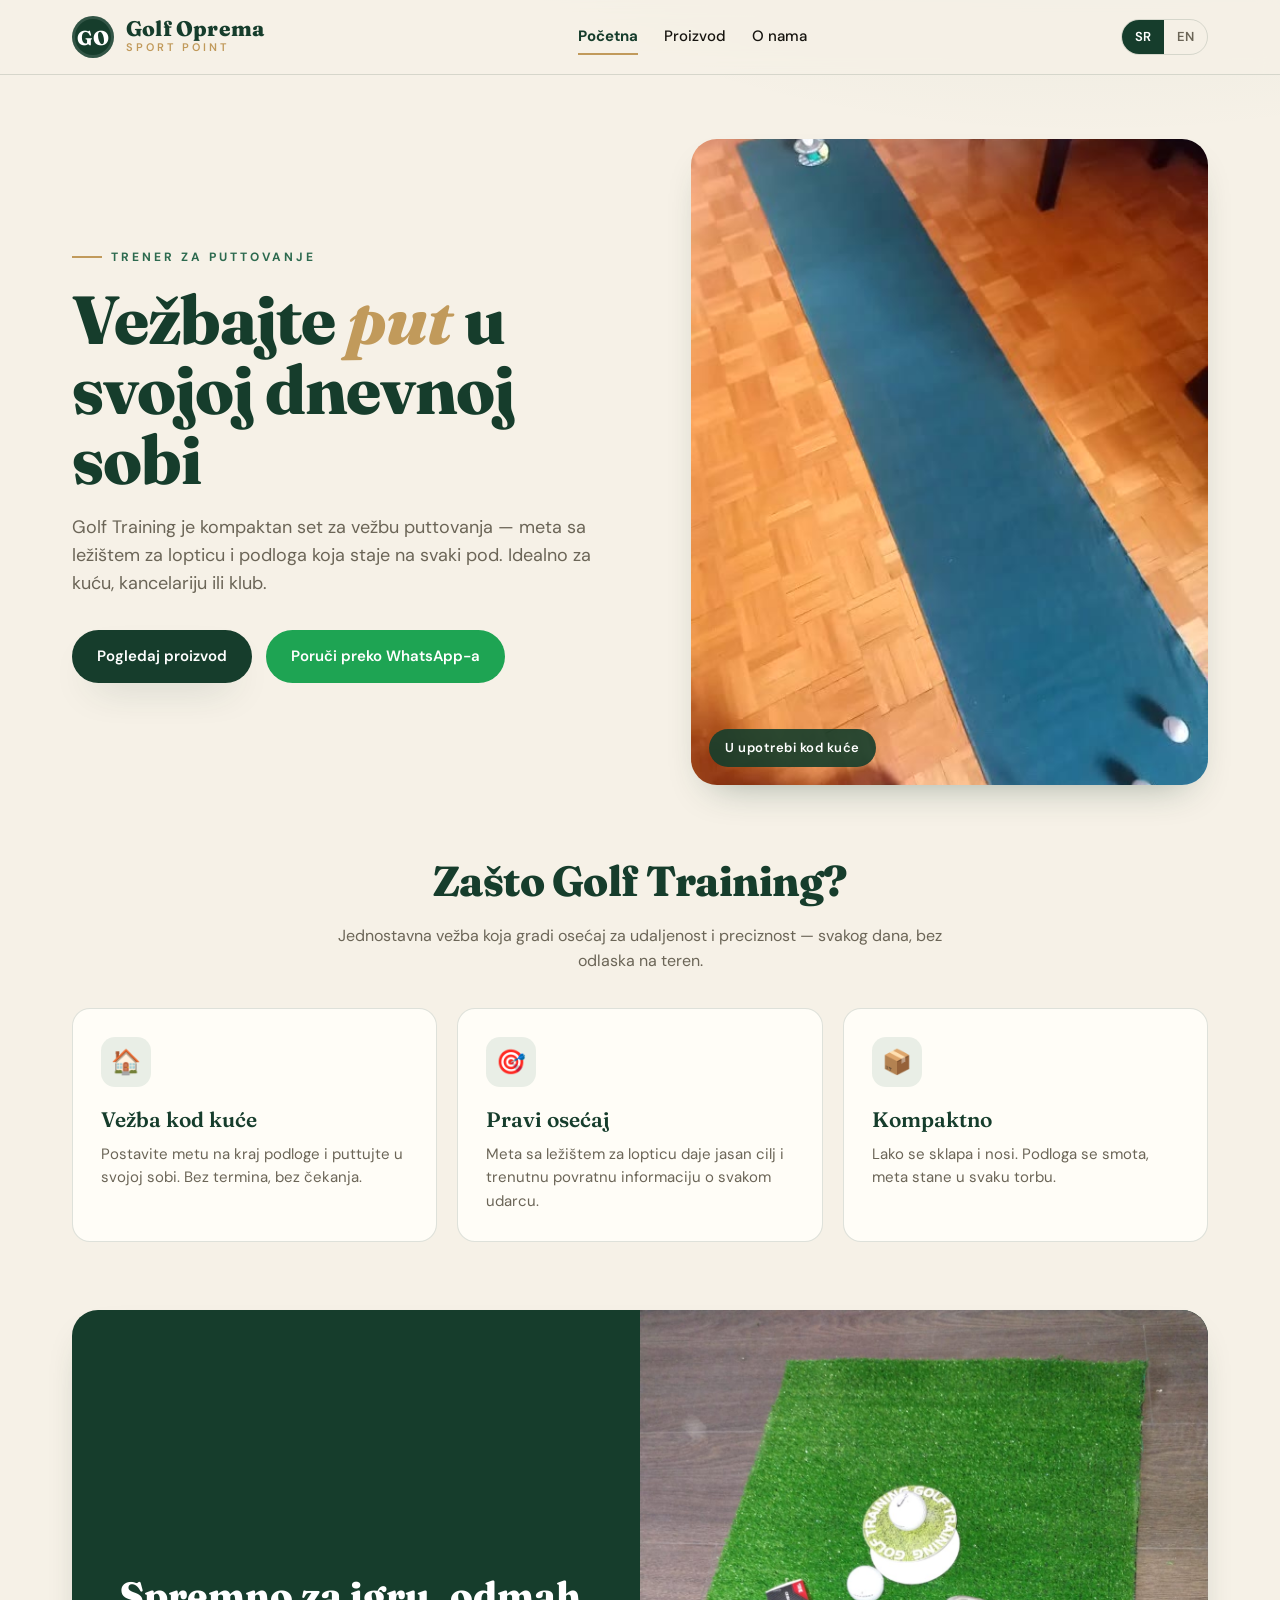
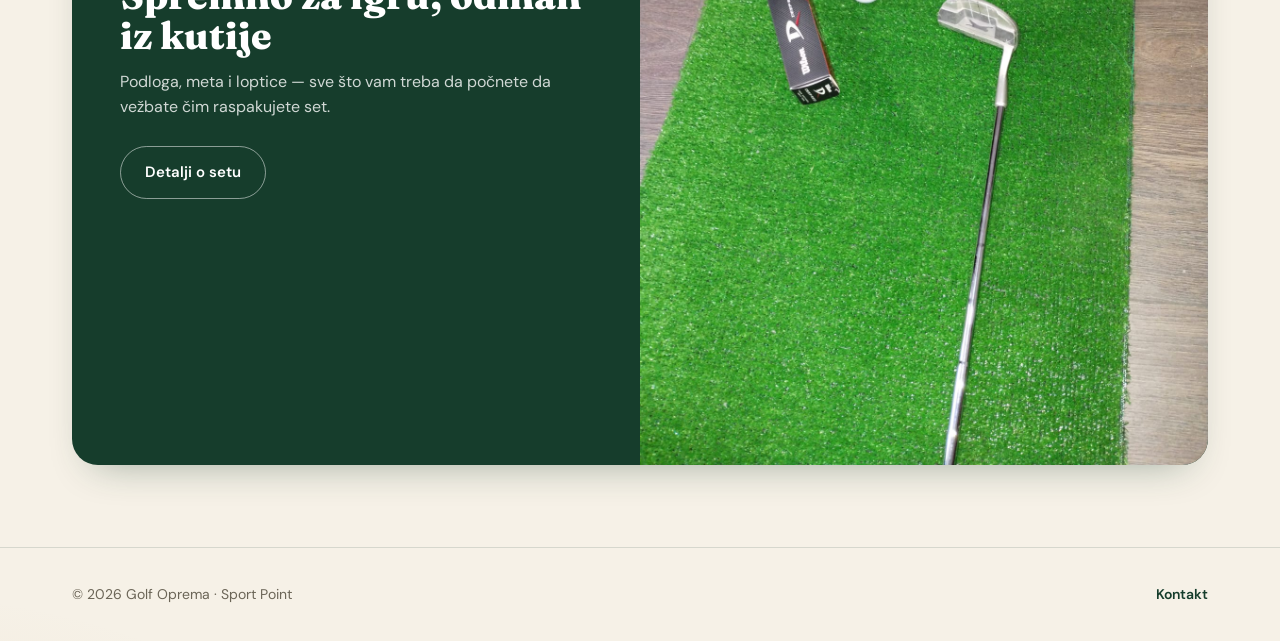
==== index.html @ 1a7503e6 "Initial commit: Golf-Oprema site Co-Authored-By: Claude Opus 4.8 <noreply@anthropic.com>" ====
<!DOCTYPE html>
<html lang="sr">
<head>
<meta charset="UTF-8">
<meta name="viewport" content="width=device-width, initial-scale=1">
<title>Golf Training — trener za puttovanje | Sport Point</title>
<meta name="description" content="Vežbajte put kod kuće. Golf Training trener za puttovanje — kompaktan set za preciznu vežbu na svakom podu.">
<link rel="preconnect" href="https://fonts.googleapis.com">
<link rel="preconnect" href="https://fonts.gstatic.com" crossorigin>
<link href="https://fonts.googleapis.com/css2?family=Fraunces:ital,opsz,wght@0,9..144,400;0,9..144,600;0,9..144,800;1,9..144,500&family=DM+Sans:wght@400;500;600;700&display=swap" rel="stylesheet">
<link rel="stylesheet" href="style.css">
</head>
<body>

<header>
  <div class="wrap bar">
    <a class="brand" href="index.html">
      <span class="mark">GO</span>
      <span><b>Golf Oprema</b><span class="sub-brand">Sport Point</span></span>
    </a>
    <nav id="nav">
      <a href="index.html" class="current" data-sr="Početna" data-en="Home">Početna</a>
      <a href="proizvod.html" data-sr="Proizvod" data-en="Product">Proizvod</a>
      <a href="o-nama.html" data-sr="O nama" data-en="About">O nama</a>
    </nav>
    <div class="head-right">
      <div class="lang" role="group" aria-label="Language">
        <button id="sr" class="active" onclick="setLang('sr')">SR</button>
        <button id="en" onclick="setLang('en')">EN</button>
      </div>
      <button class="menu-toggle" aria-label="Menu" onclick="toggleMenu()"><span></span><span></span><span></span></button>
    </div>
  </div>
</header>

<section class="hero">
  <div class="wrap hero-grid">
    <div>
      <span class="eyebrow" data-sr="Trener za puttovanje" data-en="Putting trainer">Trener za puttovanje</span>
      <h1 data-sr='Vežbajte <em>put</em> u svojoj dnevnoj sobi' data-en='Practice your <em>putt</em> in your living room'></h1>
      <p data-sr="Golf Training je kompaktan set za vežbu puttovanja &mdash; meta sa ležištem za lopticu i podloga koja staje na svaki pod. Idealno za kuću, kancelariju ili klub." data-en="Golf Training is a compact putting practice set &mdash; a target with a ball seat and a mat that fits any floor. Ideal for home, office or club."></p>
      <div class="hero-cta">
        <a class="btn btn-primary" href="proizvod.html" data-sr="Pogledaj proizvod" data-en="View the product"></a>
        <a class="btn wa" data-order="wa" target="_blank" rel="noopener" data-sr="Poruči preko WhatsApp-a" data-en="Order via WhatsApp"></a>
      </div>
    </div>
    <div class="hero-media">
      <img src="slike/u-akciji.jpg" alt="Golf Training trener u upotrebi">
      <span class="badge" data-sr="U upotrebi kod kuće" data-en="In use at home"></span>
    </div>
  </div>
</section>

<section>
  <div class="wrap">
    <div class="sec-head">
      <h2 data-sr="Zašto Golf Training?" data-en="Why Golf Training?"></h2>
      <p data-sr="Jednostavna vežba koja gradi osećaj za udaljenost i preciznost &mdash; svakog dana, bez odlaska na teren." data-en="Simple practice that builds touch and accuracy &mdash; every day, without going to the course."></p>
    </div>
    <div class="features">
      <div class="feat">
        <div class="ico">🏠</div>
        <h3 data-sr="Vežba kod kuće" data-en="Practice at home"></h3>
        <p data-sr="Postavite metu na kraj podloge i puttujte u svojoj sobi. Bez termina, bez čekanja." data-en="Place the target at the end of the mat and putt in your own room. No bookings, no waiting."></p>
      </div>
      <div class="feat">
        <div class="ico">🎯</div>
        <h3 data-sr="Pravi osećaj" data-en="Real feel"></h3>
        <p data-sr="Meta sa ležištem za lopticu daje jasan cilj i trenutnu povratnu informaciju o svakom udarcu." data-en="A target with a ball seat gives a clear goal and instant feedback on every stroke."></p>
      </div>
      <div class="feat">
        <div class="ico">📦</div>
        <h3 data-sr="Kompaktno" data-en="Compact"></h3>
        <p data-sr="Lako se sklapa i nosi. Podloga se smota, meta stane u svaku torbu." data-en="Folds and carries easily. The mat rolls up and the target fits any bag."></p>
      </div>
    </div>
  </div>
</section>

<section>
  <div class="wrap">
    <div class="band">
      <div class="txt">
        <h2 data-sr="Spremno za igru, odmah iz kutije" data-en="Ready to play, straight out of the box"></h2>
        <p data-sr="Podloga, meta i loptice &mdash; sve što vam treba da počnete da vežbate čim raspakujete set." data-en="Mat, target and balls &mdash; everything you need to start practising the moment you unpack the set."></p>
        <a class="btn btn-ghost" style="color:#fff;border-color:rgba(255,255,255,.5)" href="proizvod.html" data-sr="Detalji o setu" data-en="Set details"></a>
      </div>
      <img src="slike/set.jpg" alt="Golf Training set">
    </div>
  </div>
</section>

<footer>
  <div class="wrap foot">
    <span>&copy; <span id="year"></span> Golf Oprema &middot; Sport Point</span>
    <a href="o-nama.html" data-sr="Kontakt" data-en="Contact"></a>
  </div>
</footer>

<script src="app.js"></script>
</body>
</html>
---- style.css ----
/* ===== Golf Oprema · Sport Point — shared styles ===== */
:root{
  --fairway:#163d2c;
  --green:#2d6a4f;
  --moss:#3f7a5a;
  --sand:#c19a5b;
  --sand-soft:#e6d4ad;
  --cream:#f6f1e7;
  --paper:#fffdf7;
  --ink:#16140f;
  --muted:#6b6557;
  --line:rgba(22,61,44,.14);
  --shadow:0 18px 40px -22px rgba(22,61,44,.45);
  --radius:18px;
}
*{box-sizing:border-box;margin:0;padding:0}
html{scroll-behavior:smooth}
body{
  font-family:'DM Sans',system-ui,sans-serif;color:var(--ink);background:var(--cream);
  background-image:
    radial-gradient(1200px 600px at 85% -10%, rgba(45,106,79,.10), transparent 60%),
    radial-gradient(900px 500px at -10% 110%, rgba(193,154,91,.12), transparent 55%);
  line-height:1.55;-webkit-font-smoothing:antialiased;
}
img{max-width:100%;display:block}
a{color:inherit}
.wrap{max-width:1180px;margin:0 auto;padding:0 22px}

/* Header */
header{position:sticky;top:0;z-index:50;backdrop-filter:saturate(1.2) blur(10px);background:rgba(246,241,231,.82);border-bottom:1px solid var(--line)}
.bar{display:flex;align-items:center;justify-content:space-between;gap:18px;height:74px}
.brand{display:flex;align-items:center;gap:12px;text-decoration:none;color:var(--fairway)}
.mark{width:42px;height:42px;border-radius:50%;background:var(--fairway);color:#fff;display:grid;place-items:center;font-family:'Fraunces',serif;font-weight:800;font-size:20px;box-shadow:inset 0 0 0 3px rgba(255,255,255,.12)}
.brand b{font-family:'Fraunces',serif;font-weight:800;font-size:21px;letter-spacing:.2px;line-height:1;display:block}
.brand .sub-brand{display:block;font-size:11px;letter-spacing:3px;text-transform:uppercase;color:var(--sand);font-weight:600}
nav{display:flex;align-items:center;gap:26px}
nav a{text-decoration:none;color:var(--ink);font-weight:500;font-size:15px;position:relative}
nav a::after{content:"";position:absolute;left:0;bottom:-6px;height:2px;width:0;background:var(--sand);transition:width .25s}
nav a:hover::after,nav a.current::after{width:100%}
nav a.current{color:var(--fairway);font-weight:700}
.head-right{display:flex;align-items:center;gap:12px}
.lang{display:flex;border:1px solid var(--line);border-radius:999px;overflow:hidden;font-size:13px;font-weight:600}
.lang button{border:0;background:transparent;padding:7px 13px;cursor:pointer;color:var(--muted);font:inherit}
.lang button.active{background:var(--fairway);color:#fff}
.menu-toggle{display:none;border:0;background:transparent;cursor:pointer;padding:6px}
.menu-toggle span{display:block;width:24px;height:2px;background:var(--fairway);margin:5px 0;transition:.3s}

/* Buttons */
.btn{display:inline-flex;align-items:center;justify-content:center;gap:9px;text-decoration:none;font-weight:600;font-size:15px;padding:14px 24px;border-radius:999px;cursor:pointer;border:1.5px solid transparent;transition:transform .15s,box-shadow .2s,background .2s}
.btn:active{transform:translateY(1px)}
.btn-primary{background:var(--fairway);color:#fff;box-shadow:var(--shadow)}
.btn-primary:hover{background:#0f2c1f}
.btn-ghost{background:transparent;color:var(--fairway);border-color:var(--fairway)}
.btn-ghost:hover{background:rgba(22,61,44,.06)}
.wa{background:#1ea453;color:#fff}
.wa:hover{background:#178a45}
.mail{background:transparent;color:var(--fairway);border:1.5px solid var(--line)}
.mail:hover{border-color:var(--fairway)}

/* Hero (landing) */
.hero{position:relative;padding:64px 0 30px}
.hero-grid{display:grid;grid-template-columns:1.05fr .95fr;gap:48px;align-items:center}
.eyebrow{display:inline-flex;align-items:center;gap:9px;font-size:12px;letter-spacing:3px;text-transform:uppercase;color:var(--green);font-weight:700;margin-bottom:18px}
.eyebrow::before{content:"";width:30px;height:1.5px;background:var(--sand)}
.hero h1{font-family:'Fraunces',serif;font-weight:800;font-size:clamp(38px,5.4vw,68px);line-height:1.03;letter-spacing:-1px;color:var(--fairway)}
.hero h1 em{font-style:italic;color:var(--sand)}
.hero p{margin-top:20px;max-width:46ch;font-size:18px;color:var(--muted)}
.hero-cta{margin-top:32px;display:flex;flex-wrap:wrap;gap:14px}
.hero-media{position:relative;border-radius:26px;overflow:hidden;box-shadow:var(--shadow);aspect-ratio:4/5}
.hero-media img{width:100%;height:100%;object-fit:cover}
.hero-media .badge{position:absolute;left:18px;bottom:18px;background:rgba(22,61,44,.9);color:#fff;padding:9px 16px;border-radius:999px;font-size:13px;font-weight:600;letter-spacing:.5px}
@media(max-width:860px){.hero-grid{grid-template-columns:1fr;gap:30px}.hero-media{aspect-ratio:4/3}}

/* Sections */
section{padding:34px 0}
.sec-head{text-align:center;max-width:60ch;margin:0 auto 34px}
.sec-head h2{font-family:'Fraunces',serif;font-weight:800;font-size:clamp(28px,4vw,42px);color:var(--fairway);letter-spacing:-.5px}
.sec-head p{color:var(--muted);font-size:16px;margin-top:10px}

/* Feature cards */
.features{display:grid;grid-template-columns:repeat(3,1fr);gap:20px}
.feat{background:var(--paper);border:1px solid var(--line);border-radius:var(--radius);padding:28px;transition:transform .2s,box-shadow .25s}
.feat:hover{transform:translateY(-4px);box-shadow:var(--shadow)}
.feat .ico{width:50px;height:50px;border-radius:14px;background:rgba(45,106,79,.1);display:grid;place-items:center;font-size:24px;margin-bottom:16px}
.feat h3{font-family:'Fraunces',serif;font-weight:600;font-size:21px;color:var(--fairway);margin-bottom:8px}
.feat p{color:var(--muted);font-size:15px}
@media(max-width:760px){.features{grid-template-columns:1fr}}

/* Showcase band */
.band{background:var(--fairway);color:#fff;border-radius:26px;overflow:hidden;display:grid;grid-template-columns:1fr 1fr;align-items:center;box-shadow:var(--shadow)}
.band .txt{padding:48px}
.band h2{font-family:'Fraunces',serif;font-weight:800;font-size:clamp(26px,3.4vw,38px);line-height:1.06;margin-bottom:14px}
.band p{color:rgba(255,255,255,.8);margin-bottom:26px;max-width:40ch}
.band img{width:100%;height:100%;object-fit:cover;min-height:300px}
@media(max-width:760px){.band{grid-template-columns:1fr}.band .txt{padding:34px}}

/* Product page */
.product{display:grid;grid-template-columns:1.1fr 1fr;gap:46px;padding-top:46px}
.gallery .main{border-radius:22px;overflow:hidden;box-shadow:var(--shadow);aspect-ratio:4/3;background:#eadfc6}
.gallery .main img{width:100%;height:100%;object-fit:cover}
.thumbs{display:flex;gap:12px;margin-top:14px}
.thumbs img{width:84px;height:84px;object-fit:cover;border-radius:12px;cursor:pointer;border:2px solid transparent;transition:.2s;opacity:.7}
.thumbs img:hover,.thumbs img.active{border-color:var(--sand);opacity:1}
.p-info .eyebrow{margin-bottom:14px}
.p-info h1{font-family:'Fraunces',serif;font-weight:800;font-size:clamp(30px,4vw,46px);color:var(--fairway);line-height:1.05;letter-spacing:-.5px}
.p-price{margin-top:16px;font-family:'Fraunces',serif;font-size:24px;font-weight:600;color:var(--green)}
.p-info .lead{margin-top:18px;color:var(--muted);font-size:16px}
.p-actions{margin-top:26px;display:flex;gap:12px;flex-wrap:wrap}
.p-actions .btn{flex:1;min-width:160px}
.includes{margin-top:30px;border-top:1px solid var(--line);padding-top:22px}
.includes h4{font-size:13px;letter-spacing:1.5px;text-transform:uppercase;color:var(--sand);font-weight:700;margin-bottom:14px}
.includes ul{list-style:none;display:grid;gap:11px}
.includes li{display:flex;gap:11px;align-items:flex-start;font-size:15px}
.includes li::before{content:"⛳";flex-shrink:0}
@media(max-width:860px){.product{grid-template-columns:1fr;gap:30px}}

/* About / Contact */
.about{padding-top:46px;max-width:760px}
.about h1{font-family:'Fraunces',serif;font-weight:800;font-size:clamp(32px,5vw,52px);color:var(--fairway);letter-spacing:-.5px;line-height:1.04}
.about p{margin-top:18px;font-size:17px;color:var(--muted)}
.contact-card{margin-top:40px;background:var(--fairway);color:#fff;border-radius:26px;padding:44px;display:grid;grid-template-columns:1fr 1fr;gap:36px;box-shadow:var(--shadow);position:relative;overflow:hidden}
.contact-card::after{content:"";position:absolute;right:-80px;bottom:-80px;width:260px;height:260px;border-radius:50%;background:rgba(255,255,255,.05)}
.contact-card h2{font-family:'Fraunces',serif;font-weight:800;font-size:30px;margin-bottom:12px}
.contact-card .ct-intro{color:rgba(255,255,255,.78)}
.contact-list{display:flex;flex-direction:column;gap:16px}
.contact-list a{color:#fff;text-decoration:none;display:flex;gap:14px;align-items:center;font-weight:500}
.contact-list .ico{width:42px;height:42px;border-radius:12px;background:rgba(255,255,255,.1);display:grid;place-items:center;flex-shrink:0}
.contact-list small{display:block;color:var(--sand-soft);font-size:12px;letter-spacing:1px;text-transform:uppercase}
@media(max-width:680px){.contact-card{grid-template-columns:1fr;padding:32px}}

/* Footer */
footer{margin-top:48px;padding:36px 0;border-top:1px solid var(--line);color:var(--muted);font-size:14px}
.foot{display:flex;justify-content:space-between;flex-wrap:wrap;gap:14px;align-items:center}
.foot a{text-decoration:none;color:var(--fairway);font-weight:600}

/* Mobile nav */
@media(max-width:760px){
  nav{position:fixed;inset:74px 0 auto 0;flex-direction:column;background:var(--cream);padding:22px;gap:18px;border-bottom:1px solid var(--line);transform:translateY(-130%);transition:transform .3s;align-items:flex-start}
  nav.open{transform:translateY(0)}
  .menu-toggle{display:block}
}
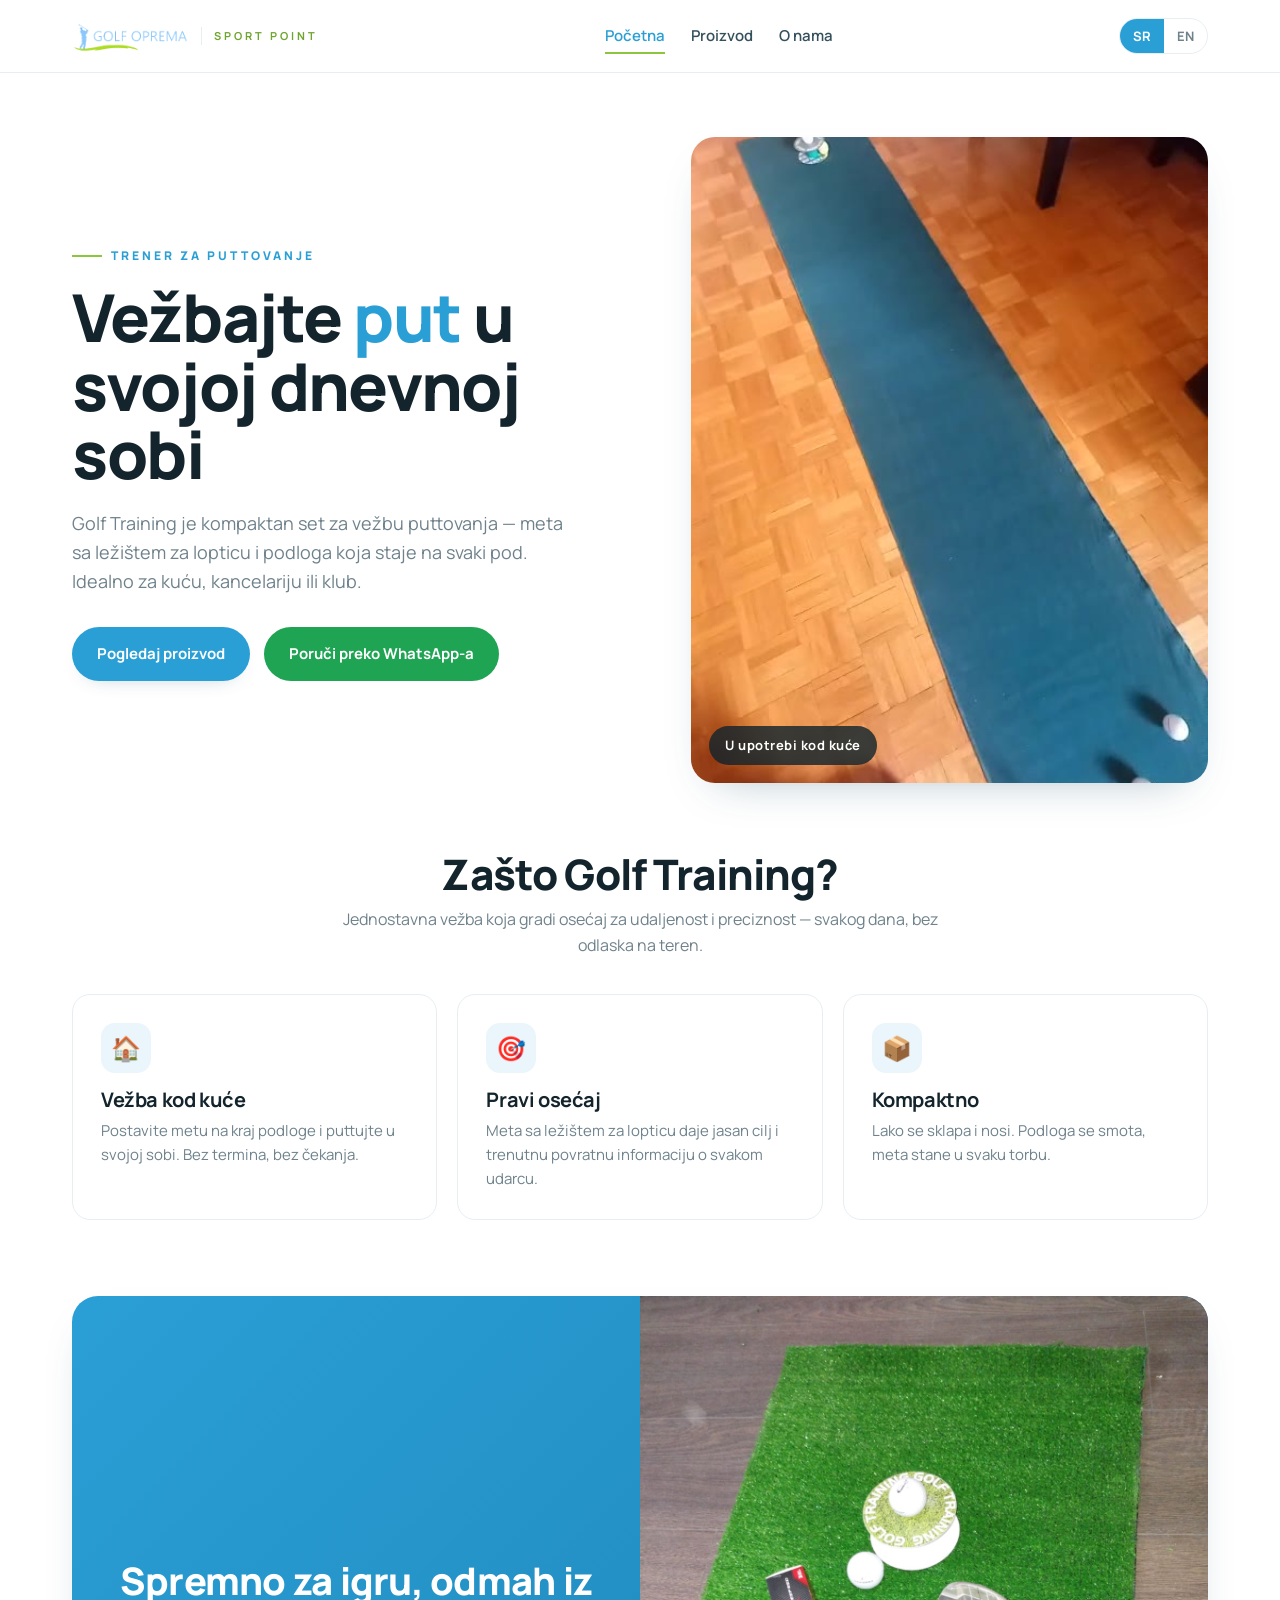
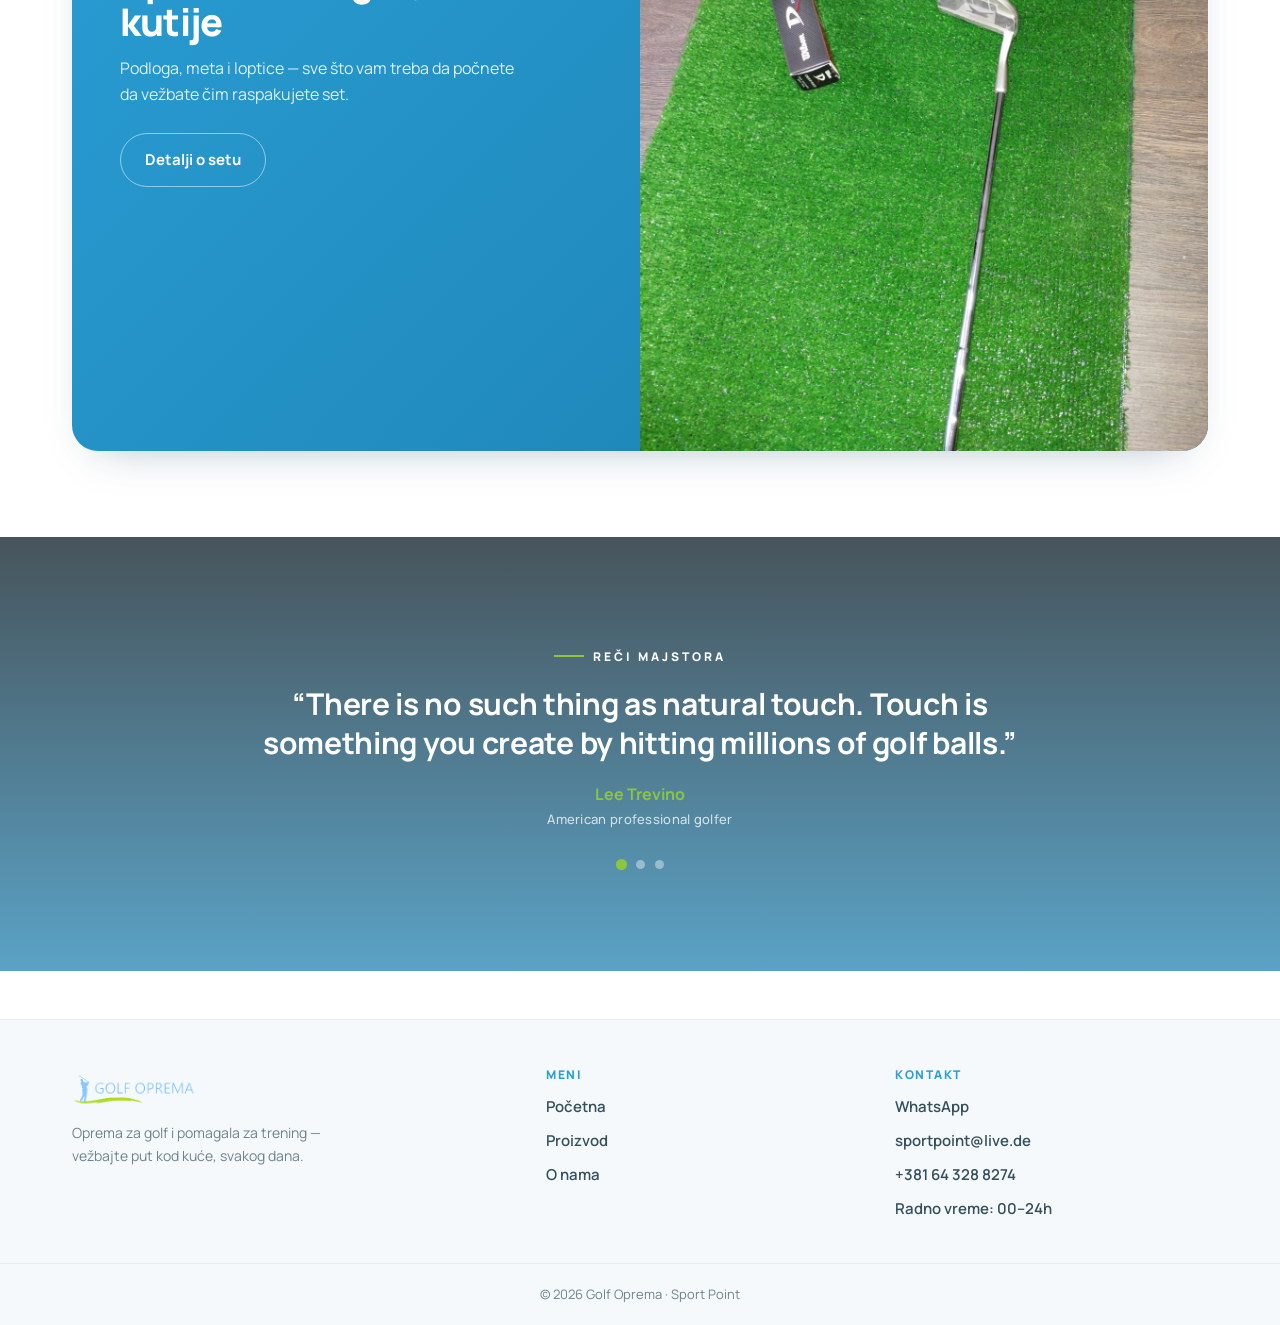
==== commit f8df55cf: "Redesign: cleaner light theme, logo, quotes-over-video band, richer footer - Switch to single modern" ====
--- a/index.html
+++ b/index.html
@@ -7,7 +7,7 @@
 <meta name="description" content="Vežbajte put kod kuće. Golf Training trener za puttovanje — kompaktan set za preciznu vežbu na svakom podu.">
 <link rel="preconnect" href="https://fonts.googleapis.com">
 <link rel="preconnect" href="https://fonts.gstatic.com" crossorigin>
-<link href="https://fonts.googleapis.com/css2?family=Fraunces:ital,opsz,wght@0,9..144,400;0,9..144,600;0,9..144,800;1,9..144,500&family=DM+Sans:wght@400;500;600;700&display=swap" rel="stylesheet">
+<link href="https://fonts.googleapis.com/css2?family=Manrope:wght@400;500;600;700;800&display=swap" rel="stylesheet">
 <link rel="stylesheet" href="style.css">
 </head>
 <body>
@@ -15,8 +15,8 @@
 <header>
   <div class="wrap bar">
     <a class="brand" href="index.html">
-      <span class="mark">GO</span>
-      <span><b>Golf Oprema</b><span class="sub-brand">Sport Point</span></span>
+      <img class="logo-img" src="slike/logo.png" alt="Golf Oprema">
+      <span class="sub-brand">Sport Point</span>
     </a>
     <nav id="nav">
       <a href="index.html" class="current" data-sr="Početna" data-en="Home">Početna</a>
@@ -45,7 +45,7 @@
       </div>
     </div>
     <div class="hero-media">
-      <img src="slike/u-akciji.jpg" alt="Golf Training trener u upotrebi">
+      <video src="slike/golf-training-video.mp4" poster="slike/u-akciji.jpg" autoplay muted loop playsinline preload="auto" aria-label="Golf Training trener u upotrebi"></video>
       <span class="badge" data-sr="U upotrebi kod kuće" data-en="In use at home"></span>
     </div>
   </div>
@@ -90,10 +90,51 @@
   </div>
 </section>
 
+<section class="quotes">
+  <video class="quotes-bg" src="slike/golf-training-video.mp4" autoplay muted loop playsinline preload="auto" aria-hidden="true"></video>
+  <div class="quotes-overlay"></div>
+  <div class="wrap quotes-inner">
+    <span class="eyebrow" data-sr="Reči majstora" data-en="Words of the masters">Reči majstora</span>
+    <div id="quoteBox">
+      <figure class="quote active">
+        <blockquote>There is no such thing as natural touch. Touch is something you create by hitting millions of golf balls.</blockquote>
+        <cite>Lee Trevino<span>American professional golfer</span></cite>
+      </figure>
+      <figure class="quote">
+        <blockquote>Golf is the only game I know where you call a foul on yourself.</blockquote>
+        <cite>Joe Torre<span>American baseball executive</span></cite>
+      </figure>
+      <figure class="quote">
+        <blockquote>They call it golf because all the other four-letter words were taken.</blockquote>
+        <cite>Ray Floyd<span>American professional golfer</span></cite>
+      </figure>
+    </div>
+    <div class="dots" id="quoteDots"></div>
+  </div>
+</section>
+
 <footer>
   <div class="wrap foot">
+    <div class="foot-brand">
+      <img src="slike/logo.png" alt="Golf Oprema">
+      <p data-sr="Oprema za golf i pomagala za trening &mdash; vežbajte put kod kuće, svakog dana." data-en="Golf equipment and training aids &mdash; practise your putt at home, every day."></p>
+    </div>
+    <div class="foot-col">
+      <h4 data-sr="Meni" data-en="Menu"></h4>
+      <a href="index.html" data-sr="Početna" data-en="Home"></a>
+      <a href="proizvod.html" data-sr="Proizvod" data-en="Product"></a>
+      <a href="o-nama.html" data-sr="O nama" data-en="About"></a>
+    </div>
+    <div class="foot-col">
+      <h4 data-sr="Kontakt" data-en="Contact"></h4>
+      <a data-order="wa" target="_blank" rel="noopener">WhatsApp</a>
+      <a href="mailto:sportpoint@live.de">sportpoint@live.de</a>
+      <a href="tel:+381643288274">+381 64 328 8274</a>
+      <span data-sr="Radno vreme: 00&ndash;24h" data-en="Open: 00&ndash;24h"></span>
+    </div>
+  </div>
+  <div class="foot-bottom">
     <span>&copy; <span id="year"></span> Golf Oprema &middot; Sport Point</span>
-    <a href="o-nama.html" data-sr="Kontakt" data-en="Contact"></a>
   </div>
 </footer>
 
--- a/style.css
+++ b/style.css
@@ -1,141 +1,168 @@
 /* ===== Golf Oprema · Sport Point — shared styles ===== */
 :root{
-  --fairway:#163d2c;
-  --green:#2d6a4f;
-  --moss:#3f7a5a;
-  --sand:#c19a5b;
-  --sand-soft:#e6d4ad;
-  --cream:#f6f1e7;
-  --paper:#fffdf7;
-  --ink:#16140f;
-  --muted:#6b6557;
-  --line:rgba(22,61,44,.14);
-  --shadow:0 18px 40px -22px rgba(22,61,44,.45);
+  --blue:#2a9fd6;        /* primary — from logo lettering */
+  --blue-deep:#1b7fb0;
+  --blue-soft:#eaf6fc;
+  --lime:#8cc63f;        /* from logo swoosh */
+  --lime-deep:#6fa52f;
+  --lime-soft:#f1f7e3;
+  --ink:#13242d;
+  --slate:#34505c;
+  --muted:#6f828c;
+  --line:#e7eef2;
+  --bg:#ffffff;
+  --bg-tint:#f5f9fc;
+  --shadow:0 18px 44px -26px rgba(20,70,95,.40);
+  --shadow-sm:0 8px 22px -16px rgba(20,70,95,.45);
   --radius:18px;
 }
 *{box-sizing:border-box;margin:0;padding:0}
 html{scroll-behavior:smooth}
 body{
-  font-family:'DM Sans',system-ui,sans-serif;color:var(--ink);background:var(--cream);
-  background-image:
-    radial-gradient(1200px 600px at 85% -10%, rgba(45,106,79,.10), transparent 60%),
-    radial-gradient(900px 500px at -10% 110%, rgba(193,154,91,.12), transparent 55%);
-  line-height:1.55;-webkit-font-smoothing:antialiased;
+  font-family:'Manrope',system-ui,-apple-system,sans-serif;color:var(--ink);background:var(--bg);
+  line-height:1.6;-webkit-font-smoothing:antialiased;text-rendering:optimizeLegibility;
 }
 img{max-width:100%;display:block}
 a{color:inherit}
+h1,h2,h3,h4{letter-spacing:-.02em;line-height:1.1}
 .wrap{max-width:1180px;margin:0 auto;padding:0 22px}
 
 /* Header */
-header{position:sticky;top:0;z-index:50;backdrop-filter:saturate(1.2) blur(10px);background:rgba(246,241,231,.82);border-bottom:1px solid var(--line)}
-.bar{display:flex;align-items:center;justify-content:space-between;gap:18px;height:74px}
-.brand{display:flex;align-items:center;gap:12px;text-decoration:none;color:var(--fairway)}
-.mark{width:42px;height:42px;border-radius:50%;background:var(--fairway);color:#fff;display:grid;place-items:center;font-family:'Fraunces',serif;font-weight:800;font-size:20px;box-shadow:inset 0 0 0 3px rgba(255,255,255,.12)}
-.brand b{font-family:'Fraunces',serif;font-weight:800;font-size:21px;letter-spacing:.2px;line-height:1;display:block}
-.brand .sub-brand{display:block;font-size:11px;letter-spacing:3px;text-transform:uppercase;color:var(--sand);font-weight:600}
+header{position:sticky;top:0;z-index:50;backdrop-filter:saturate(1.15) blur(10px);background:rgba(255,255,255,.85);border-bottom:1px solid var(--line)}
+.bar{display:flex;align-items:center;justify-content:space-between;gap:18px;height:72px}
+.brand{display:flex;align-items:center;gap:12px;text-decoration:none;color:var(--ink)}
+.brand .logo-img{height:38px;width:auto}
+.brand .sub-brand{font-size:11px;letter-spacing:3px;text-transform:uppercase;color:var(--lime-deep);font-weight:700;padding-left:12px;border-left:1px solid var(--line)}
 nav{display:flex;align-items:center;gap:26px}
-nav a{text-decoration:none;color:var(--ink);font-weight:500;font-size:15px;position:relative}
-nav a::after{content:"";position:absolute;left:0;bottom:-6px;height:2px;width:0;background:var(--sand);transition:width .25s}
+nav a{text-decoration:none;color:var(--slate);font-weight:600;font-size:15px;position:relative}
+nav a::after{content:"";position:absolute;left:0;bottom:-6px;height:2px;width:0;background:var(--lime);transition:width .25s}
 nav a:hover::after,nav a.current::after{width:100%}
-nav a.current{color:var(--fairway);font-weight:700}
+nav a.current{color:var(--blue)}
 .head-right{display:flex;align-items:center;gap:12px}
-.lang{display:flex;border:1px solid var(--line);border-radius:999px;overflow:hidden;font-size:13px;font-weight:600}
+.lang{display:flex;border:1px solid var(--line);border-radius:999px;overflow:hidden;font-size:13px;font-weight:700}
 .lang button{border:0;background:transparent;padding:7px 13px;cursor:pointer;color:var(--muted);font:inherit}
-.lang button.active{background:var(--fairway);color:#fff}
+.lang button.active{background:var(--blue);color:#fff}
 .menu-toggle{display:none;border:0;background:transparent;cursor:pointer;padding:6px}
-.menu-toggle span{display:block;width:24px;height:2px;background:var(--fairway);margin:5px 0;transition:.3s}
+.menu-toggle span{display:block;width:24px;height:2px;background:var(--ink);margin:5px 0;transition:.3s}
 
 /* Buttons */
-.btn{display:inline-flex;align-items:center;justify-content:center;gap:9px;text-decoration:none;font-weight:600;font-size:15px;padding:14px 24px;border-radius:999px;cursor:pointer;border:1.5px solid transparent;transition:transform .15s,box-shadow .2s,background .2s}
+.btn{display:inline-flex;align-items:center;justify-content:center;gap:9px;text-decoration:none;font-weight:700;font-size:15px;padding:14px 24px;border-radius:999px;cursor:pointer;border:1.5px solid transparent;transition:transform .15s,box-shadow .2s,background .2s}
 .btn:active{transform:translateY(1px)}
-.btn-primary{background:var(--fairway);color:#fff;box-shadow:var(--shadow)}
-.btn-primary:hover{background:#0f2c1f}
-.btn-ghost{background:transparent;color:var(--fairway);border-color:var(--fairway)}
-.btn-ghost:hover{background:rgba(22,61,44,.06)}
+.btn-primary{background:var(--blue);color:#fff;box-shadow:var(--shadow-sm)}
+.btn-primary:hover{background:var(--blue-deep)}
+.btn-ghost{background:transparent;color:var(--blue);border-color:var(--blue)}
+.btn-ghost:hover{background:var(--blue-soft)}
 .wa{background:#1ea453;color:#fff}
 .wa:hover{background:#178a45}
-.mail{background:transparent;color:var(--fairway);border:1.5px solid var(--line)}
-.mail:hover{border-color:var(--fairway)}
+.mail{background:transparent;color:var(--slate);border:1.5px solid var(--line)}
+.mail:hover{border-color:var(--blue);color:var(--blue)}
 
 /* Hero (landing) */
 .hero{position:relative;padding:64px 0 30px}
 .hero-grid{display:grid;grid-template-columns:1.05fr .95fr;gap:48px;align-items:center}
-.eyebrow{display:inline-flex;align-items:center;gap:9px;font-size:12px;letter-spacing:3px;text-transform:uppercase;color:var(--green);font-weight:700;margin-bottom:18px}
-.eyebrow::before{content:"";width:30px;height:1.5px;background:var(--sand)}
-.hero h1{font-family:'Fraunces',serif;font-weight:800;font-size:clamp(38px,5.4vw,68px);line-height:1.03;letter-spacing:-1px;color:var(--fairway)}
-.hero h1 em{font-style:italic;color:var(--sand)}
+.eyebrow{display:inline-flex;align-items:center;gap:9px;font-size:12px;letter-spacing:3px;text-transform:uppercase;color:var(--blue);font-weight:800;margin-bottom:18px}
+.eyebrow::before{content:"";width:30px;height:2px;background:var(--lime)}
+.hero h1{font-weight:800;font-size:clamp(38px,5.4vw,66px);line-height:1.04;color:var(--ink)}
+.hero h1 em{font-style:normal;color:var(--blue)}
 .hero p{margin-top:20px;max-width:46ch;font-size:18px;color:var(--muted)}
 .hero-cta{margin-top:32px;display:flex;flex-wrap:wrap;gap:14px}
-.hero-media{position:relative;border-radius:26px;overflow:hidden;box-shadow:var(--shadow);aspect-ratio:4/5}
-.hero-media img{width:100%;height:100%;object-fit:cover}
-.hero-media .badge{position:absolute;left:18px;bottom:18px;background:rgba(22,61,44,.9);color:#fff;padding:9px 16px;border-radius:999px;font-size:13px;font-weight:600;letter-spacing:.5px}
+.hero-media{position:relative;border-radius:24px;overflow:hidden;box-shadow:var(--shadow);aspect-ratio:4/5}
+.hero-media img,.hero-media video{width:100%;height:100%;object-fit:cover;display:block}
+.hero-media .badge{position:absolute;left:18px;bottom:18px;background:rgba(19,36,45,.82);color:#fff;padding:9px 16px;border-radius:999px;font-size:13px;font-weight:700;letter-spacing:.5px;backdrop-filter:blur(4px)}
 @media(max-width:860px){.hero-grid{grid-template-columns:1fr;gap:30px}.hero-media{aspect-ratio:4/3}}
 
 /* Sections */
-section{padding:34px 0}
-.sec-head{text-align:center;max-width:60ch;margin:0 auto 34px}
-.sec-head h2{font-family:'Fraunces',serif;font-weight:800;font-size:clamp(28px,4vw,42px);color:var(--fairway);letter-spacing:-.5px}
+section{padding:38px 0}
+.sec-head{text-align:center;max-width:60ch;margin:0 auto 36px}
+.sec-head h2{font-weight:800;font-size:clamp(28px,4vw,42px);color:var(--ink)}
 .sec-head p{color:var(--muted);font-size:16px;margin-top:10px}
 
 /* Feature cards */
 .features{display:grid;grid-template-columns:repeat(3,1fr);gap:20px}
-.feat{background:var(--paper);border:1px solid var(--line);border-radius:var(--radius);padding:28px;transition:transform .2s,box-shadow .25s}
-.feat:hover{transform:translateY(-4px);box-shadow:var(--shadow)}
-.feat .ico{width:50px;height:50px;border-radius:14px;background:rgba(45,106,79,.1);display:grid;place-items:center;font-size:24px;margin-bottom:16px}
-.feat h3{font-family:'Fraunces',serif;font-weight:600;font-size:21px;color:var(--fairway);margin-bottom:8px}
+.feat{background:var(--bg);border:1px solid var(--line);border-radius:var(--radius);padding:28px;transition:transform .2s,box-shadow .25s,border-color .2s}
+.feat:hover{transform:translateY(-4px);box-shadow:var(--shadow);border-color:transparent}
+.feat .ico{width:50px;height:50px;border-radius:14px;background:var(--blue-soft);display:grid;place-items:center;font-size:24px;margin-bottom:16px}
+.feat h3{font-weight:700;font-size:20px;color:var(--ink);margin-bottom:8px}
 .feat p{color:var(--muted);font-size:15px}
 @media(max-width:760px){.features{grid-template-columns:1fr}}
 
 /* Showcase band */
-.band{background:var(--fairway);color:#fff;border-radius:26px;overflow:hidden;display:grid;grid-template-columns:1fr 1fr;align-items:center;box-shadow:var(--shadow)}
+.band{background:linear-gradient(135deg,var(--blue) 0%,var(--blue-deep) 100%);color:#fff;border-radius:26px;overflow:hidden;display:grid;grid-template-columns:1fr 1fr;align-items:center;box-shadow:var(--shadow)}
 .band .txt{padding:48px}
-.band h2{font-family:'Fraunces',serif;font-weight:800;font-size:clamp(26px,3.4vw,38px);line-height:1.06;margin-bottom:14px}
-.band p{color:rgba(255,255,255,.8);margin-bottom:26px;max-width:40ch}
+.band h2{font-weight:800;font-size:clamp(26px,3.4vw,38px);line-height:1.08;margin-bottom:14px}
+.band p{color:rgba(255,255,255,.85);margin-bottom:26px;max-width:40ch}
 .band img{width:100%;height:100%;object-fit:cover;min-height:300px}
 @media(max-width:760px){.band{grid-template-columns:1fr}.band .txt{padding:34px}}
 
 /* Product page */
 .product{display:grid;grid-template-columns:1.1fr 1fr;gap:46px;padding-top:46px}
-.gallery .main{border-radius:22px;overflow:hidden;box-shadow:var(--shadow);aspect-ratio:4/3;background:#eadfc6}
-.gallery .main img{width:100%;height:100%;object-fit:cover}
+.gallery .main{border-radius:22px;overflow:hidden;box-shadow:var(--shadow);aspect-ratio:4/3;background:var(--bg-tint)}
+.gallery .main img,.gallery .main video{width:100%;height:100%;object-fit:cover}
 .thumbs{display:flex;gap:12px;margin-top:14px}
-.thumbs img{width:84px;height:84px;object-fit:cover;border-radius:12px;cursor:pointer;border:2px solid transparent;transition:.2s;opacity:.7}
-.thumbs img:hover,.thumbs img.active{border-color:var(--sand);opacity:1}
+.thumbs img{width:84px;height:84px;object-fit:cover;border-radius:12px;cursor:pointer;border:2px solid transparent;transition:.2s;opacity:.65}
+.thumbs img:hover,.thumbs img.active{border-color:var(--blue);opacity:1}
 .p-info .eyebrow{margin-bottom:14px}
-.p-info h1{font-family:'Fraunces',serif;font-weight:800;font-size:clamp(30px,4vw,46px);color:var(--fairway);line-height:1.05;letter-spacing:-.5px}
-.p-price{margin-top:16px;font-family:'Fraunces',serif;font-size:24px;font-weight:600;color:var(--green)}
+.p-info h1{font-weight:800;font-size:clamp(30px,4vw,46px);color:var(--ink);line-height:1.06}
+.p-price{margin-top:16px;font-size:23px;font-weight:700;color:var(--lime-deep)}
 .p-info .lead{margin-top:18px;color:var(--muted);font-size:16px}
 .p-actions{margin-top:26px;display:flex;gap:12px;flex-wrap:wrap}
 .p-actions .btn{flex:1;min-width:160px}
 .includes{margin-top:30px;border-top:1px solid var(--line);padding-top:22px}
-.includes h4{font-size:13px;letter-spacing:1.5px;text-transform:uppercase;color:var(--sand);font-weight:700;margin-bottom:14px}
+.includes h4{font-size:13px;letter-spacing:1.5px;text-transform:uppercase;color:var(--blue);font-weight:800;margin-bottom:14px}
 .includes ul{list-style:none;display:grid;gap:11px}
-.includes li{display:flex;gap:11px;align-items:flex-start;font-size:15px}
+.includes li{display:flex;gap:11px;align-items:flex-start;font-size:15px;color:var(--slate)}
 .includes li::before{content:"⛳";flex-shrink:0}
 @media(max-width:860px){.product{grid-template-columns:1fr;gap:30px}}
 
 /* About / Contact */
 .about{padding-top:46px;max-width:760px}
-.about h1{font-family:'Fraunces',serif;font-weight:800;font-size:clamp(32px,5vw,52px);color:var(--fairway);letter-spacing:-.5px;line-height:1.04}
+.about h1{font-weight:800;font-size:clamp(32px,5vw,52px);color:var(--ink);line-height:1.05}
 .about p{margin-top:18px;font-size:17px;color:var(--muted)}
-.contact-card{margin-top:40px;background:var(--fairway);color:#fff;border-radius:26px;padding:44px;display:grid;grid-template-columns:1fr 1fr;gap:36px;box-shadow:var(--shadow);position:relative;overflow:hidden}
-.contact-card::after{content:"";position:absolute;right:-80px;bottom:-80px;width:260px;height:260px;border-radius:50%;background:rgba(255,255,255,.05)}
-.contact-card h2{font-family:'Fraunces',serif;font-weight:800;font-size:30px;margin-bottom:12px}
-.contact-card .ct-intro{color:rgba(255,255,255,.78)}
-.contact-list{display:flex;flex-direction:column;gap:16px}
-.contact-list a{color:#fff;text-decoration:none;display:flex;gap:14px;align-items:center;font-weight:500}
-.contact-list .ico{width:42px;height:42px;border-radius:12px;background:rgba(255,255,255,.1);display:grid;place-items:center;flex-shrink:0}
-.contact-list small{display:block;color:var(--sand-soft);font-size:12px;letter-spacing:1px;text-transform:uppercase}
+.contact-card{margin-top:40px;background:linear-gradient(135deg,var(--blue) 0%,var(--blue-deep) 100%);color:#fff;border-radius:26px;padding:44px;display:grid;grid-template-columns:1fr 1fr;gap:36px;box-shadow:var(--shadow);position:relative;overflow:hidden}
+.contact-card::after{content:"";position:absolute;right:-80px;bottom:-80px;width:260px;height:260px;border-radius:50%;background:rgba(255,255,255,.08)}
+.contact-card h2{font-weight:800;font-size:30px;margin-bottom:12px}
+.contact-card .ct-intro{color:rgba(255,255,255,.85)}
+.contact-list{display:flex;flex-direction:column;gap:16px;position:relative;z-index:1}
+.contact-list a{color:#fff;text-decoration:none;display:flex;gap:14px;align-items:center;font-weight:600}
+.contact-list .ico{width:42px;height:42px;border-radius:12px;background:rgba(255,255,255,.14);display:grid;place-items:center;flex-shrink:0}
+.contact-list small{display:block;color:rgba(255,255,255,.7);font-size:12px;letter-spacing:1px;text-transform:uppercase}
 @media(max-width:680px){.contact-card{grid-template-columns:1fr;padding:32px}}
 
+/* Quotes over video */
+.quotes{position:relative;margin-top:48px;min-height:340px;display:grid;place-items:center;overflow:hidden}
+.quotes-bg{position:absolute;inset:0;width:100%;height:100%;object-fit:cover;z-index:0}
+.quotes-overlay{position:absolute;inset:0;z-index:1;background:linear-gradient(180deg,rgba(19,36,45,.78),rgba(27,127,176,.72))}
+.quotes-inner{position:relative;z-index:2;text-align:center;color:#fff;padding:64px 22px}
+.quotes-inner .eyebrow{color:#fff;justify-content:center}
+.quotes-inner .eyebrow::before{background:var(--lime)}
+.quote{display:none;max-width:760px;margin:0 auto}
+.quote.active{display:block;animation:quoteIn .6s ease}
+.quote blockquote{font-size:clamp(20px,2.6vw,30px);font-weight:700;line-height:1.3;letter-spacing:-.01em}
+.quote blockquote::before{content:"\201C"}
+.quote blockquote::after{content:"\201D"}
+.quote cite{display:block;margin-top:20px;font-style:normal;font-weight:700;color:var(--lime)}
+.quote cite span{display:block;font-weight:500;font-size:13px;color:rgba(255,255,255,.75);margin-top:2px;letter-spacing:.3px}
+@keyframes quoteIn{from{opacity:0;transform:translateY(10px)}to{opacity:1;transform:none}}
+.dots{display:flex;justify-content:center;gap:10px;margin-top:30px}
+.dots button{width:9px;height:9px;border-radius:50%;border:0;background:rgba(255,255,255,.4);cursor:pointer;padding:0;transition:.2s}
+.dots button.active{background:var(--lime);transform:scale(1.25)}
+
 /* Footer */
-footer{margin-top:48px;padding:36px 0;border-top:1px solid var(--line);color:var(--muted);font-size:14px}
-.foot{display:flex;justify-content:space-between;flex-wrap:wrap;gap:14px;align-items:center}
-.foot a{text-decoration:none;color:var(--fairway);font-weight:600}
+footer{margin-top:48px;background:var(--bg-tint);border-top:1px solid var(--line)}
+.foot{display:grid;grid-template-columns:1.4fr 1fr 1fr;gap:36px;padding:48px 22px 32px}
+.foot-brand img{height:40px;width:auto;margin-bottom:14px}
+.foot-brand p{color:var(--muted);font-size:14px;max-width:34ch}
+.foot-col h4{font-size:12px;letter-spacing:1.5px;text-transform:uppercase;color:var(--blue);font-weight:800;margin-bottom:14px}
+.foot-col a,.foot-col span{display:block;text-decoration:none;color:var(--slate);font-size:15px;font-weight:600;margin-bottom:10px}
+.foot-col a:hover{color:var(--blue)}
+.foot-bottom{border-top:1px solid var(--line);padding:20px 22px;color:var(--muted);font-size:13px;text-align:center}
+@media(max-width:760px){.foot{grid-template-columns:1fr 1fr;gap:28px}.foot-brand{grid-column:1/-1}}
+@media(max-width:460px){.foot{grid-template-columns:1fr}}
 
 /* Mobile nav */
 @media(max-width:760px){
-  nav{position:fixed;inset:74px 0 auto 0;flex-direction:column;background:var(--cream);padding:22px;gap:18px;border-bottom:1px solid var(--line);transform:translateY(-130%);transition:transform .3s;align-items:flex-start}
+  nav{position:fixed;inset:72px 0 auto 0;flex-direction:column;background:#fff;padding:22px;gap:18px;border-bottom:1px solid var(--line);transform:translateY(-130%);transition:transform .3s;align-items:flex-start;box-shadow:var(--shadow)}
   nav.open{transform:translateY(0)}
   .menu-toggle{display:block}
+  .brand .sub-brand{display:none}
 }
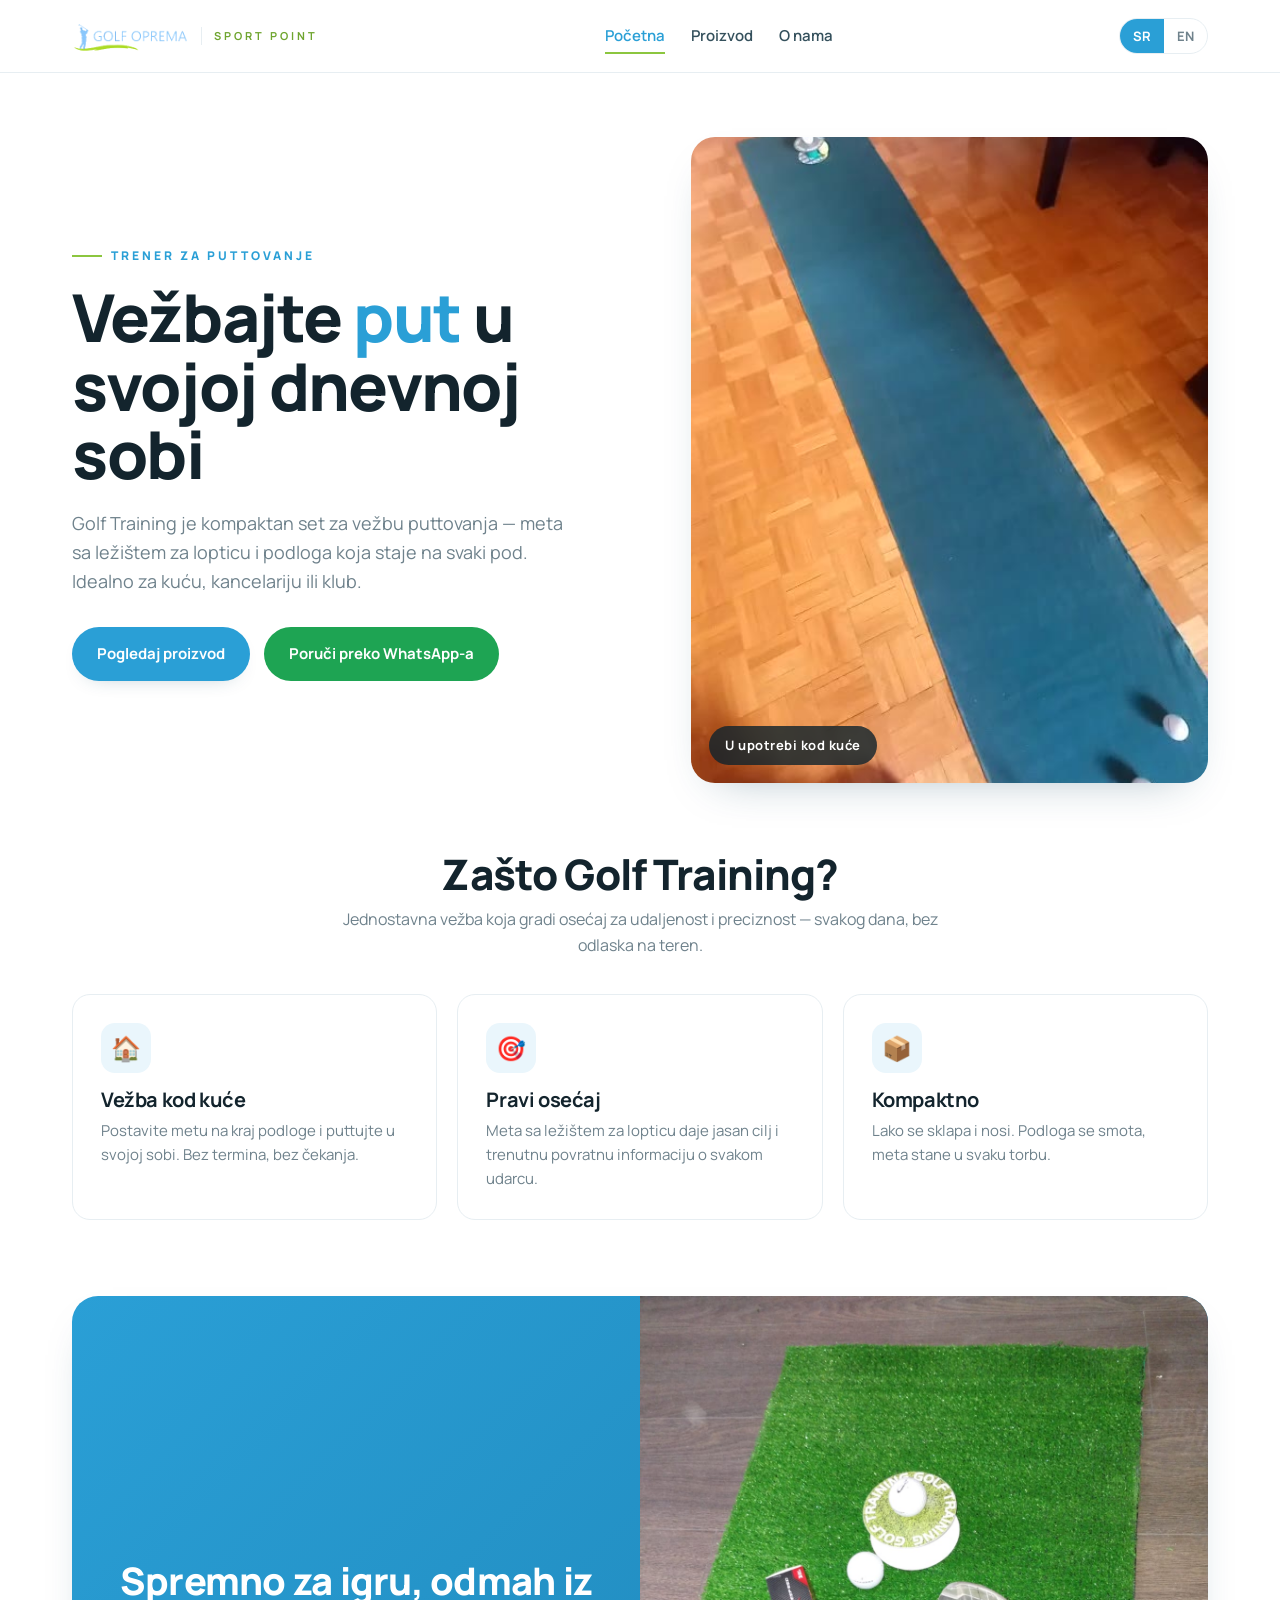
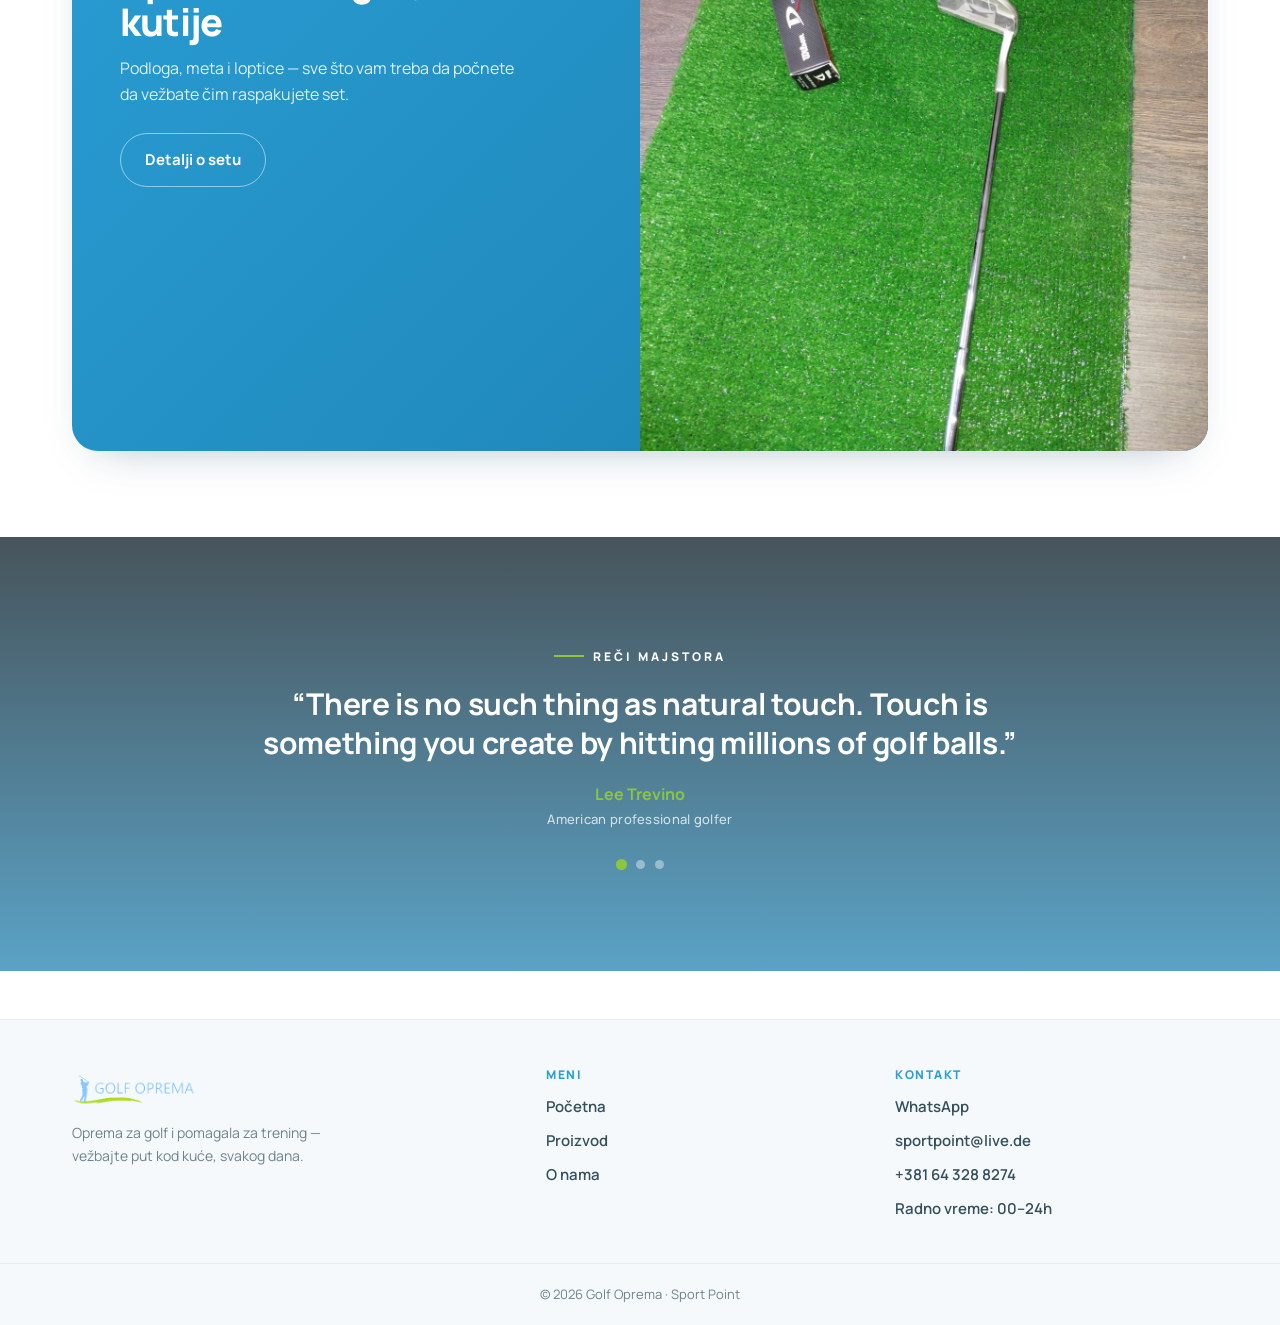
==== commit 15f38440: "Use golfers video clip in quotes band Trimmed/compressed 15s muted 720p loop (1.3 MB) from the golf " ====
--- a/index.html
+++ b/index.html
@@ -91,7 +91,7 @@
 </section>
 
 <section class="quotes">
-  <video class="quotes-bg" src="slike/golf-training-video.mp4" autoplay muted loop playsinline preload="auto" aria-hidden="true"></video>
+  <video class="quotes-bg" src="slike/golfers.mp4" autoplay muted loop playsinline preload="auto" aria-hidden="true"></video>
   <div class="quotes-overlay"></div>
   <div class="wrap quotes-inner">
     <span class="eyebrow" data-sr="Reči majstora" data-en="Words of the masters">Reči majstora</span>
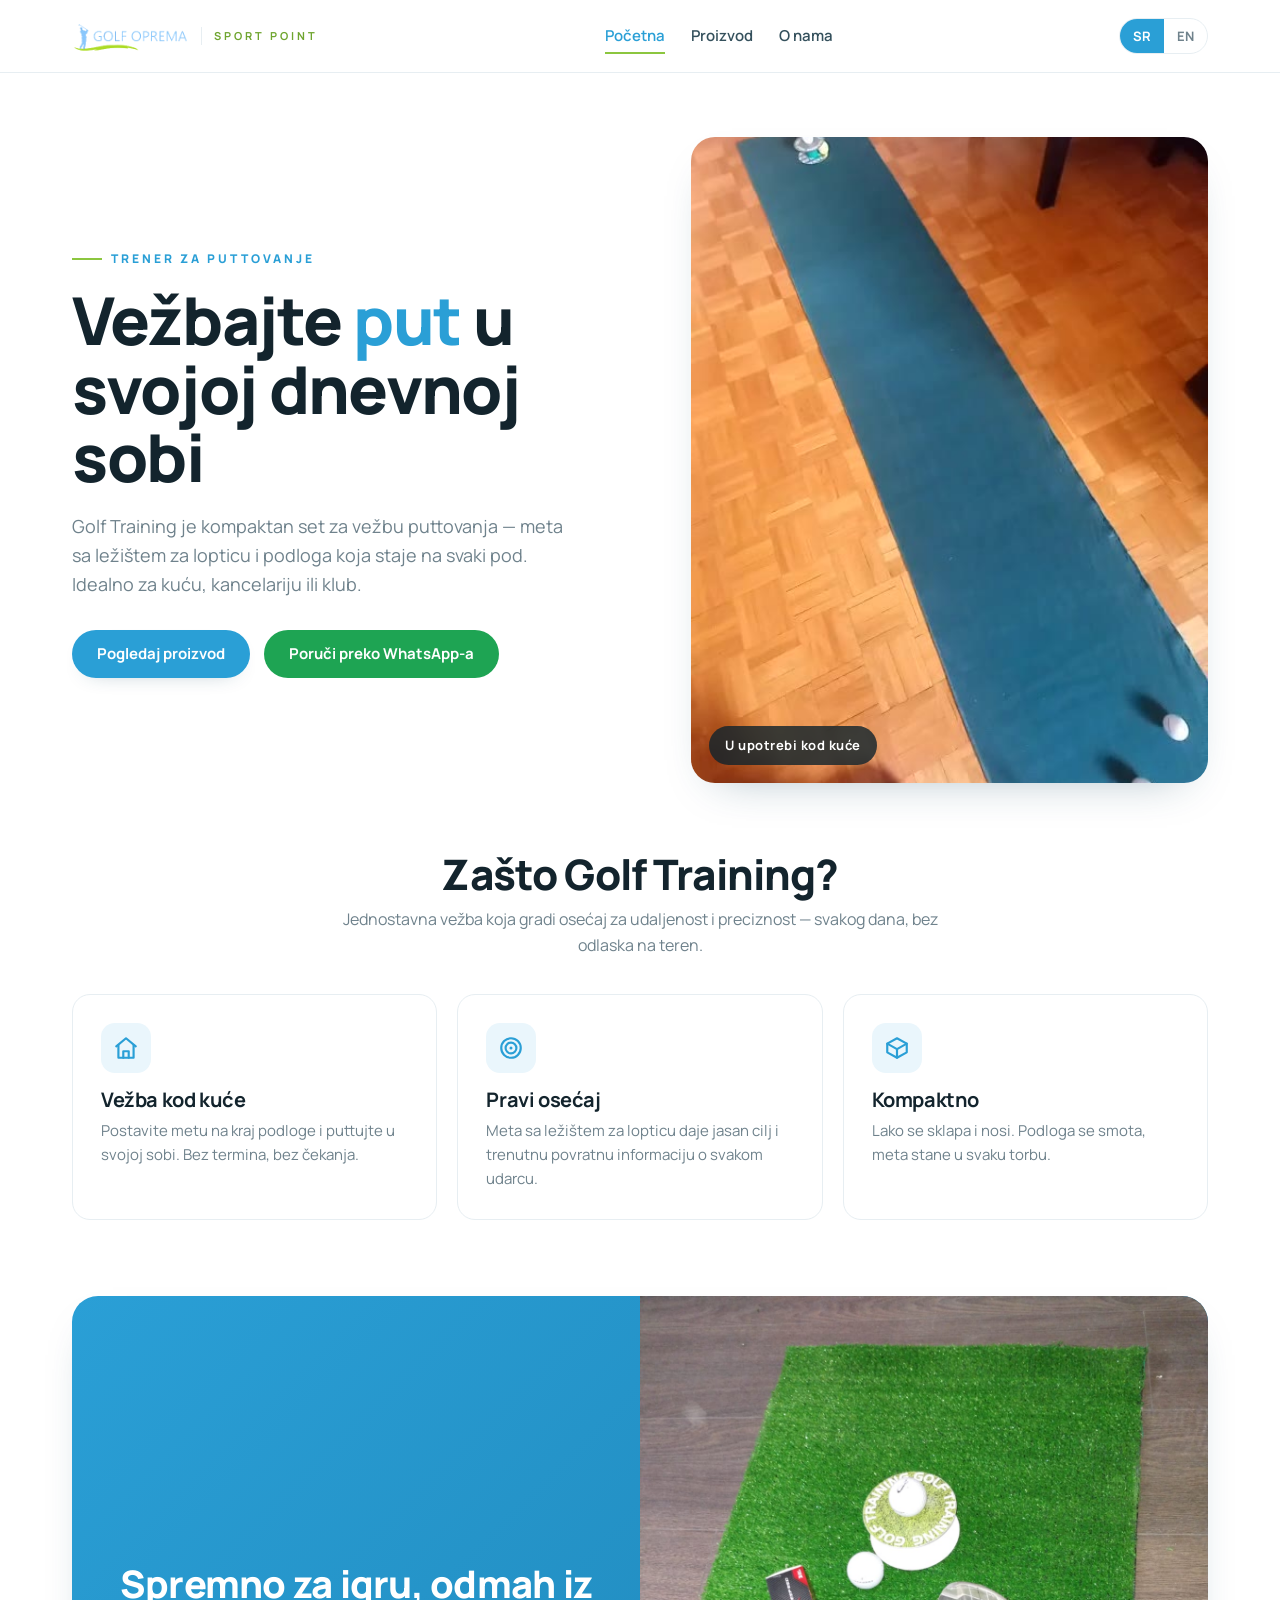
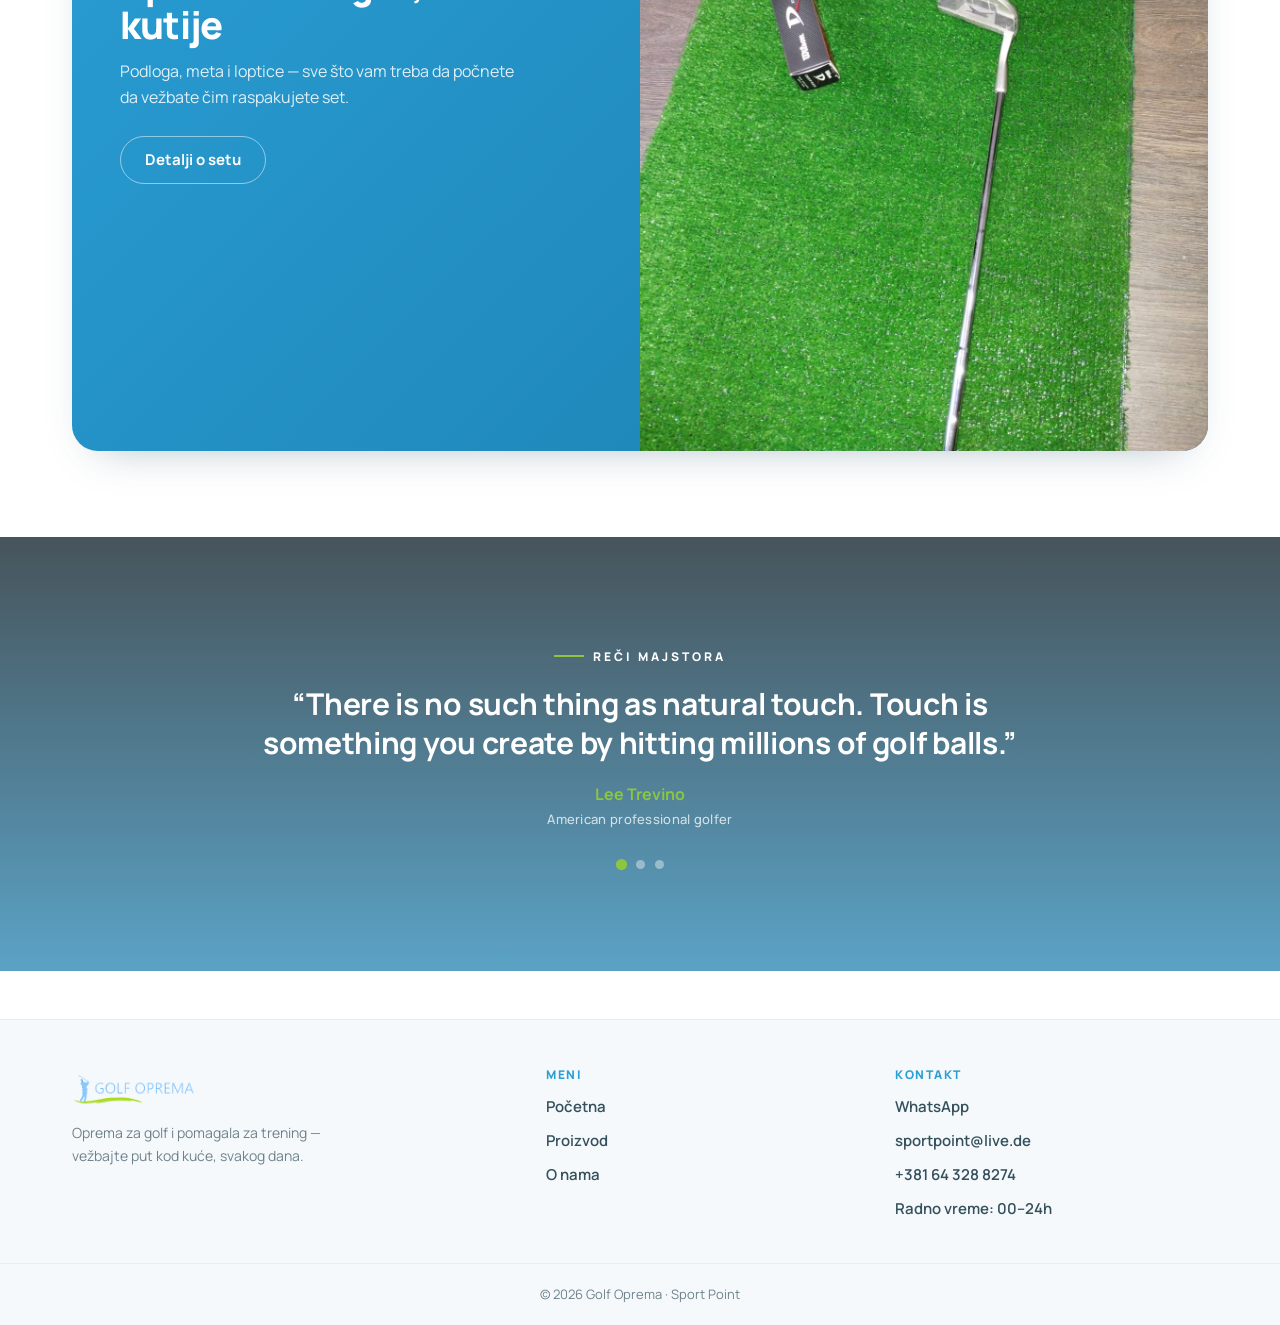
==== commit 5070be62: "Mobile portrait video, SVG icons (no emoji), button wrap fixes - Product video shows full portrait f" ====
--- a/index.html
+++ b/index.html
@@ -59,17 +59,17 @@
     </div>
     <div class="features">
       <div class="feat">
-        <div class="ico">🏠</div>
+        <div class="ico"><svg viewBox="0 0 24 24" fill="none" stroke="currentColor" stroke-width="2" stroke-linecap="round" stroke-linejoin="round"><path d="M3 10.5 12 3l9 7.5"/><path d="M5 9.5V21h14V9.5"/><path d="M9.5 21v-6h5v6"/></svg></div>
         <h3 data-sr="Vežba kod kuće" data-en="Practice at home"></h3>
         <p data-sr="Postavite metu na kraj podloge i puttujte u svojoj sobi. Bez termina, bez čekanja." data-en="Place the target at the end of the mat and putt in your own room. No bookings, no waiting."></p>
       </div>
       <div class="feat">
-        <div class="ico">🎯</div>
+        <div class="ico"><svg viewBox="0 0 24 24" fill="none" stroke="currentColor" stroke-width="2" stroke-linecap="round" stroke-linejoin="round"><circle cx="12" cy="12" r="9"/><circle cx="12" cy="12" r="5"/><circle cx="12" cy="12" r="1.4" fill="currentColor" stroke="none"/></svg></div>
         <h3 data-sr="Pravi osećaj" data-en="Real feel"></h3>
         <p data-sr="Meta sa ležištem za lopticu daje jasan cilj i trenutnu povratnu informaciju o svakom udarcu." data-en="A target with a ball seat gives a clear goal and instant feedback on every stroke."></p>
       </div>
       <div class="feat">
-        <div class="ico">📦</div>
+        <div class="ico"><svg viewBox="0 0 24 24" fill="none" stroke="currentColor" stroke-width="2" stroke-linecap="round" stroke-linejoin="round"><path d="M21 8 12 3 3 8v8l9 5 9-5V8z"/><path d="m3 8 9 5 9-5"/><path d="M12 13v8"/></svg></div>
         <h3 data-sr="Kompaktno" data-en="Compact"></h3>
         <p data-sr="Lako se sklapa i nosi. Podloga se smota, meta stane u svaku torbu." data-en="Folds and carries easily. The mat rolls up and the target fits any bag."></p>
       </div>
--- a/style.css
+++ b/style.css
@@ -20,11 +20,12 @@
 html{scroll-behavior:smooth}
 body{
   font-family:'Manrope',system-ui,-apple-system,sans-serif;color:var(--ink);background:var(--bg);
-  line-height:1.6;-webkit-font-smoothing:antialiased;text-rendering:optimizeLegibility;
+  line-height:1.6;-webkit-font-smoothing:antialiased;text-rendering:optimizeLegibility;overflow-x:hidden;
 }
 img{max-width:100%;display:block}
 a{color:inherit}
 h1,h2,h3,h4{letter-spacing:-.02em;line-height:1.1}
+h1,h2,h3,h4,p,li,blockquote{overflow-wrap:break-word}
 .wrap{max-width:1180px;margin:0 auto;padding:0 22px}
 
 /* Header */
@@ -46,7 +47,7 @@
 .menu-toggle span{display:block;width:24px;height:2px;background:var(--ink);margin:5px 0;transition:.3s}
 
 /* Buttons */
-.btn{display:inline-flex;align-items:center;justify-content:center;gap:9px;text-decoration:none;font-weight:700;font-size:15px;padding:14px 24px;border-radius:999px;cursor:pointer;border:1.5px solid transparent;transition:transform .15s,box-shadow .2s,background .2s}
+.btn{display:inline-flex;align-items:center;justify-content:center;gap:9px;text-decoration:none;font-weight:700;font-size:15px;line-height:1.2;white-space:nowrap;padding:14px 24px;border-radius:999px;cursor:pointer;border:1.5px solid transparent;transition:transform .15s,box-shadow .2s,background .2s}
 .btn:active{transform:translateY(1px)}
 .btn-primary{background:var(--blue);color:#fff;box-shadow:var(--shadow-sm)}
 .btn-primary:hover{background:var(--blue-deep)}
@@ -60,6 +61,7 @@
 /* Hero (landing) */
 .hero{position:relative;padding:64px 0 30px}
 .hero-grid{display:grid;grid-template-columns:1.05fr .95fr;gap:48px;align-items:center}
+.hero-grid>*{min-width:0}
 .eyebrow{display:inline-flex;align-items:center;gap:9px;font-size:12px;letter-spacing:3px;text-transform:uppercase;color:var(--blue);font-weight:800;margin-bottom:18px}
 .eyebrow::before{content:"";width:30px;height:2px;background:var(--lime)}
 .hero h1{font-weight:800;font-size:clamp(38px,5.4vw,66px);line-height:1.04;color:var(--ink)}
@@ -69,7 +71,7 @@
 .hero-media{position:relative;border-radius:24px;overflow:hidden;box-shadow:var(--shadow);aspect-ratio:4/5}
 .hero-media img,.hero-media video{width:100%;height:100%;object-fit:cover;display:block}
 .hero-media .badge{position:absolute;left:18px;bottom:18px;background:rgba(19,36,45,.82);color:#fff;padding:9px 16px;border-radius:999px;font-size:13px;font-weight:700;letter-spacing:.5px;backdrop-filter:blur(4px)}
-@media(max-width:860px){.hero-grid{grid-template-columns:1fr;gap:30px}.hero-media{aspect-ratio:4/3}}
+@media(max-width:860px){.hero-grid{grid-template-columns:1fr;gap:30px}.hero-media{aspect-ratio:478/850;max-width:340px;margin-inline:auto}}
 
 /* Sections */
 section{padding:38px 0}
@@ -81,7 +83,8 @@
 .features{display:grid;grid-template-columns:repeat(3,1fr);gap:20px}
 .feat{background:var(--bg);border:1px solid var(--line);border-radius:var(--radius);padding:28px;transition:transform .2s,box-shadow .25s,border-color .2s}
 .feat:hover{transform:translateY(-4px);box-shadow:var(--shadow);border-color:transparent}
-.feat .ico{width:50px;height:50px;border-radius:14px;background:var(--blue-soft);display:grid;place-items:center;font-size:24px;margin-bottom:16px}
+.feat .ico{width:50px;height:50px;border-radius:14px;background:var(--blue-soft);display:grid;place-items:center;margin-bottom:16px}
+.feat .ico svg{width:26px;height:26px;color:var(--blue)}
 .feat h3{font-weight:700;font-size:20px;color:var(--ink);margin-bottom:8px}
 .feat p{color:var(--muted);font-size:15px}
 @media(max-width:760px){.features{grid-template-columns:1fr}}
@@ -106,13 +109,13 @@
 .p-price{margin-top:16px;font-size:23px;font-weight:700;color:var(--lime-deep)}
 .p-info .lead{margin-top:18px;color:var(--muted);font-size:16px}
 .p-actions{margin-top:26px;display:flex;gap:12px;flex-wrap:wrap}
-.p-actions .btn{flex:1;min-width:160px}
+.p-actions .btn{flex:1 1 auto;min-width:max-content}
 .includes{margin-top:30px;border-top:1px solid var(--line);padding-top:22px}
 .includes h4{font-size:13px;letter-spacing:1.5px;text-transform:uppercase;color:var(--blue);font-weight:800;margin-bottom:14px}
 .includes ul{list-style:none;display:grid;gap:11px}
 .includes li{display:flex;gap:11px;align-items:flex-start;font-size:15px;color:var(--slate)}
-.includes li::before{content:"⛳";flex-shrink:0}
-@media(max-width:860px){.product{grid-template-columns:1fr;gap:30px}}
+.includes li::before{content:"";flex-shrink:0;width:19px;height:19px;margin-top:1px;background:var(--blue);-webkit-mask:url("data:image/svg+xml,%3Csvg xmlns='http://www.w3.org/2000/svg' viewBox='0 0 24 24' fill='none' stroke='%23000' stroke-width='3' stroke-linecap='round' stroke-linejoin='round'%3E%3Cpath d='M5 12.5 10 17.5 19 7'/%3E%3C/svg%3E") center/contain no-repeat;mask:url("data:image/svg+xml,%3Csvg xmlns='http://www.w3.org/2000/svg' viewBox='0 0 24 24' fill='none' stroke='%23000' stroke-width='3' stroke-linecap='round' stroke-linejoin='round'%3E%3Cpath d='M5 12.5 10 17.5 19 7'/%3E%3C/svg%3E") center/contain no-repeat}
+@media(max-width:860px){.product{grid-template-columns:1fr;gap:30px}.gallery .main.playing-video{aspect-ratio:478/850;max-width:340px;margin-inline:auto}}
 
 /* About / Contact */
 .about{padding-top:46px;max-width:760px}
@@ -125,6 +128,7 @@
 .contact-list{display:flex;flex-direction:column;gap:16px;position:relative;z-index:1}
 .contact-list a{color:#fff;text-decoration:none;display:flex;gap:14px;align-items:center;font-weight:600}
 .contact-list .ico{width:42px;height:42px;border-radius:12px;background:rgba(255,255,255,.14);display:grid;place-items:center;flex-shrink:0}
+.contact-list .ico svg{width:22px;height:22px;color:#fff}
 .contact-list small{display:block;color:rgba(255,255,255,.7);font-size:12px;letter-spacing:1px;text-transform:uppercase}
 @media(max-width:680px){.contact-card{grid-template-columns:1fr;padding:32px}}
 
@@ -159,6 +163,12 @@
 @media(max-width:760px){.foot{grid-template-columns:1fr 1fr;gap:28px}.foot-brand{grid-column:1/-1}}
 @media(max-width:460px){.foot{grid-template-columns:1fr}}
 
+/* Stack action buttons full-width on small screens */
+@media(max-width:560px){
+  .hero-cta,.p-actions{flex-direction:column;align-items:stretch}
+  .hero-cta .btn,.p-actions .btn{width:100%}
+}
+
 /* Mobile nav */
 @media(max-width:760px){
   nav{position:fixed;inset:72px 0 auto 0;flex-direction:column;background:#fff;padding:22px;gap:18px;border-bottom:1px solid var(--line);transform:translateY(-130%);transition:transform .3s;align-items:flex-start;box-shadow:var(--shadow)}
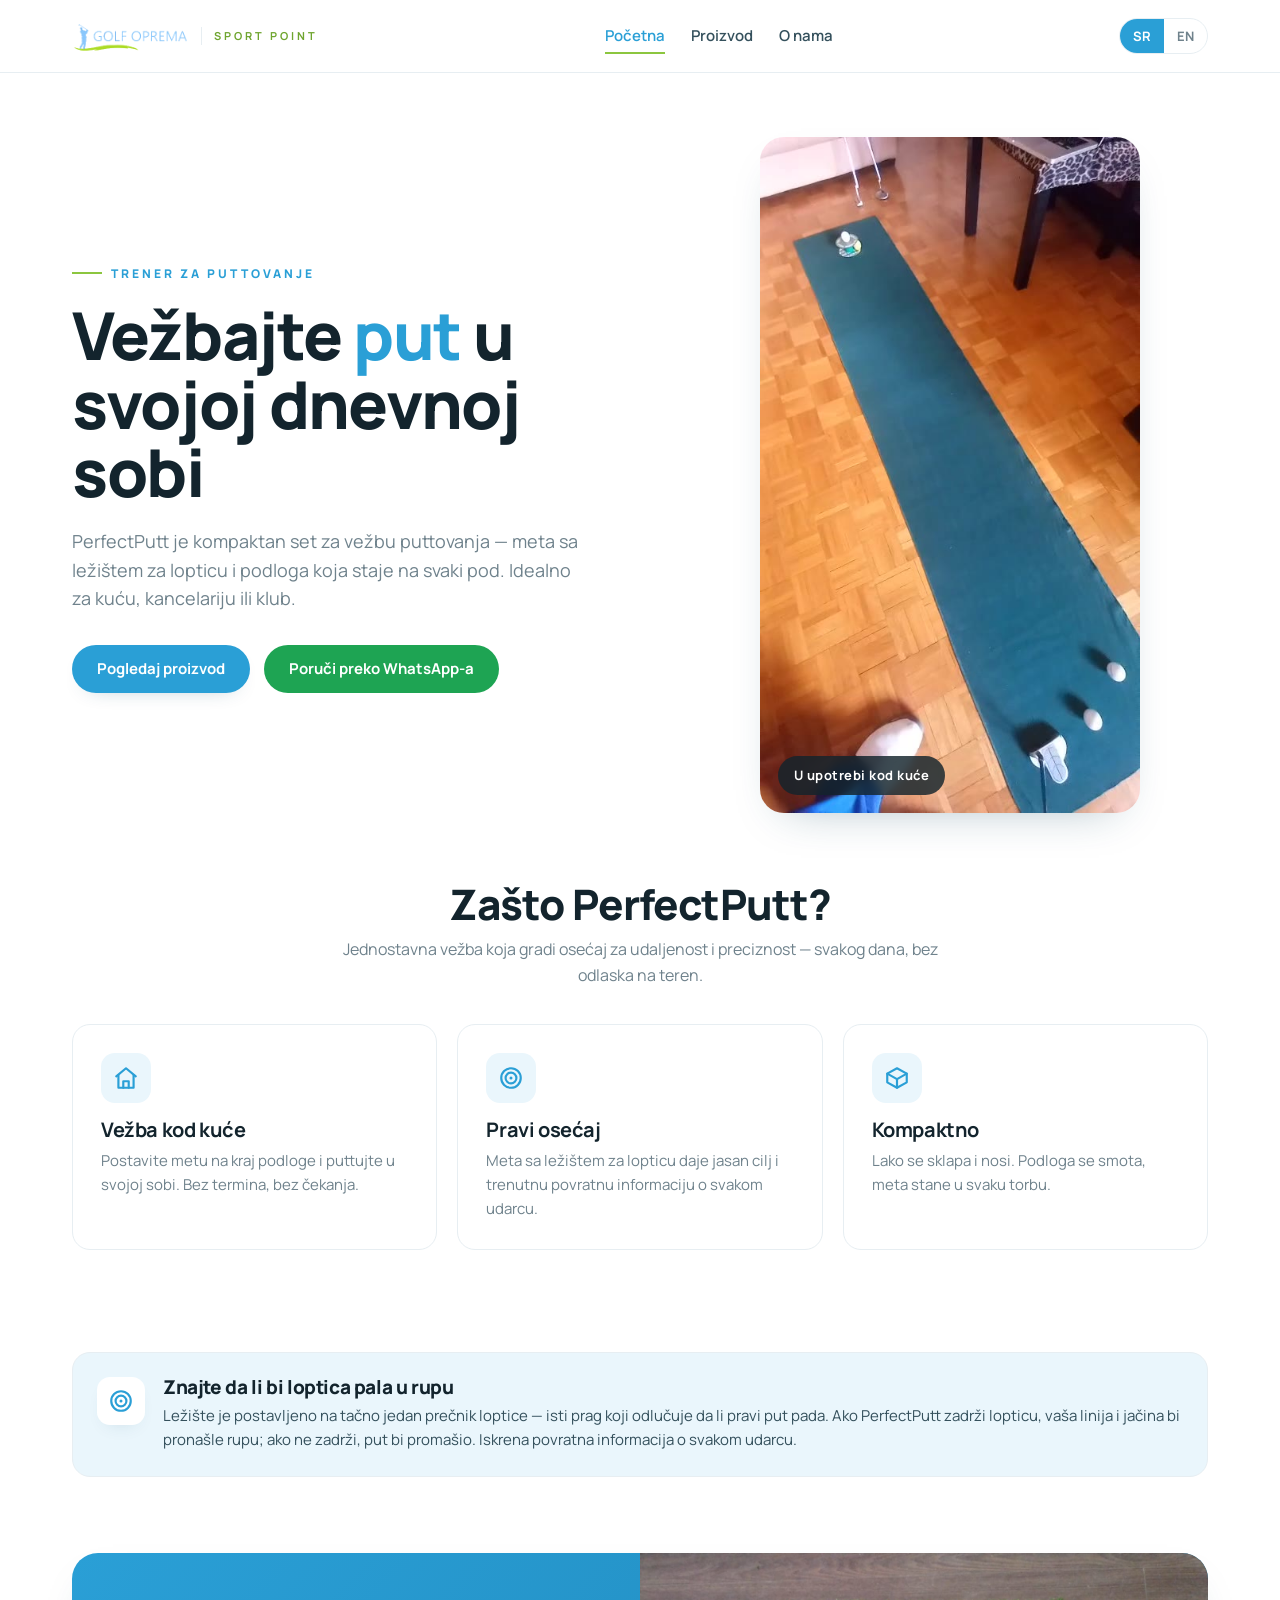
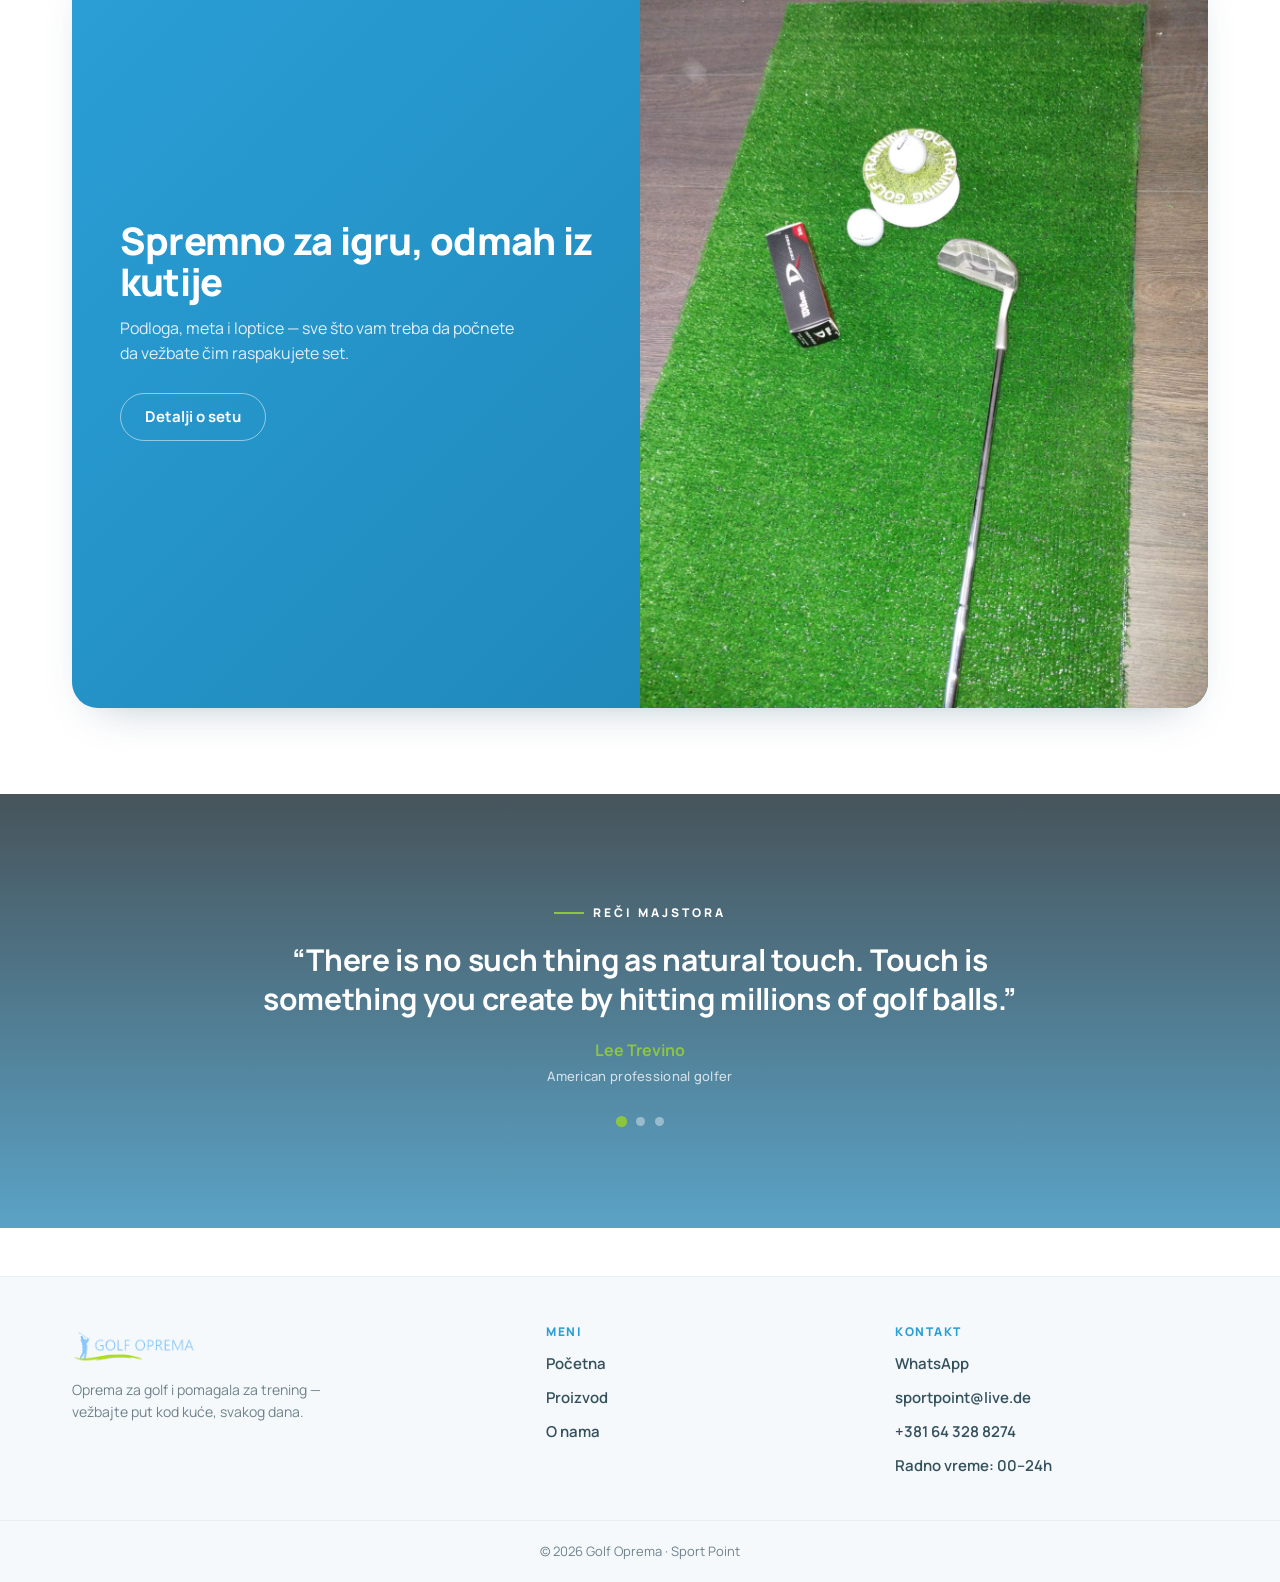
==== commit e07d1127: "Rebrand to PerfectPutt: price, USP, set contents, WhatsApp text - Rename product Golf Training -> Pe" ====
--- a/index.html
+++ b/index.html
@@ -3,8 +3,8 @@
 <head>
 <meta charset="UTF-8">
 <meta name="viewport" content="width=device-width, initial-scale=1">
-<title>Golf Training — trener za puttovanje | Sport Point</title>
-<meta name="description" content="Vežbajte put kod kuće. Golf Training trener za puttovanje — kompaktan set za preciznu vežbu na svakom podu.">
+<title>PerfectPutt — trener za puttovanje | Sport Point</title>
+<meta name="description" content="Vežbajte put kod kuće. PerfectPutt trener za puttovanje — kompaktan set za preciznu vežbu na svakom podu.">
 <link rel="preconnect" href="https://fonts.googleapis.com">
 <link rel="preconnect" href="https://fonts.gstatic.com" crossorigin>
 <link href="https://fonts.googleapis.com/css2?family=Manrope:wght@400;500;600;700;800&display=swap" rel="stylesheet">
@@ -38,14 +38,14 @@
     <div>
       <span class="eyebrow" data-sr="Trener za puttovanje" data-en="Putting trainer">Trener za puttovanje</span>
       <h1 data-sr='Vežbajte <em>put</em> u svojoj dnevnoj sobi' data-en='Practice your <em>putt</em> in your living room'></h1>
-      <p data-sr="Golf Training je kompaktan set za vežbu puttovanja &mdash; meta sa ležištem za lopticu i podloga koja staje na svaki pod. Idealno za kuću, kancelariju ili klub." data-en="Golf Training is a compact putting practice set &mdash; a target with a ball seat and a mat that fits any floor. Ideal for home, office or club."></p>
+      <p data-sr="PerfectPutt je kompaktan set za vežbu puttovanja &mdash; meta sa ležištem za lopticu i podloga koja staje na svaki pod. Idealno za kuću, kancelariju ili klub." data-en="PerfectPutt is a compact putting practice set &mdash; a target with a ball seat and a mat that fits any floor. Ideal for home, office or club."></p>
       <div class="hero-cta">
         <a class="btn btn-primary" href="proizvod.html" data-sr="Pogledaj proizvod" data-en="View the product"></a>
         <a class="btn wa" data-order="wa" target="_blank" rel="noopener" data-sr="Poruči preko WhatsApp-a" data-en="Order via WhatsApp"></a>
       </div>
     </div>
     <div class="hero-media">
-      <video src="slike/golf-training-video.mp4" poster="slike/u-akciji.jpg" autoplay muted loop playsinline preload="auto" aria-label="Golf Training trener u upotrebi"></video>
+      <video src="slike/perfectputt-video.mp4" poster="slike/u-akciji.jpg" autoplay muted loop playsinline preload="auto" aria-label="PerfectPutt trener u upotrebi"></video>
       <span class="badge" data-sr="U upotrebi kod kuće" data-en="In use at home"></span>
     </div>
   </div>
@@ -54,7 +54,7 @@
 <section>
   <div class="wrap">
     <div class="sec-head">
-      <h2 data-sr="Zašto Golf Training?" data-en="Why Golf Training?"></h2>
+      <h2 data-sr="Zašto PerfectPutt?" data-en="Why PerfectPutt?"></h2>
       <p data-sr="Jednostavna vežba koja gradi osećaj za udaljenost i preciznost &mdash; svakog dana, bez odlaska na teren." data-en="Simple practice that builds touch and accuracy &mdash; every day, without going to the course."></p>
     </div>
     <div class="features">
@@ -79,13 +79,25 @@
 
 <section>
   <div class="wrap">
+    <div class="usp">
+      <div class="usp-ico"><svg viewBox="0 0 24 24" fill="none" stroke="currentColor" stroke-width="2" stroke-linecap="round" stroke-linejoin="round"><circle cx="12" cy="12" r="9"/><circle cx="12" cy="12" r="5"/><circle cx="12" cy="12" r="1.4" fill="currentColor" stroke="none"/></svg></div>
+      <div class="usp-txt">
+        <h3 data-sr="Znajte da li bi loptica pala u rupu" data-en="Know if it would have dropped"></h3>
+        <p data-sr="Ležište je postavljeno na tačno jedan prečnik loptice &mdash; isti prag koji odlučuje da li pravi put pada. Ako PerfectPutt zadrži lopticu, vaša linija i jačina bi pronašle rupu; ako ne zadrži, put bi promašio. Iskrena povratna informacija o svakom udarcu." data-en="The catch sits at exactly one ball-diameter in height &mdash; the same threshold that decides whether a real putt falls. If PerfectPutt holds the ball, your line and pace would have found the cup; if it doesn't, the putt would have stayed out. Honest make-or-miss feedback on every stroke."></p>
+      </div>
+    </div>
+  </div>
+</section>
+
+<section>
+  <div class="wrap">
     <div class="band">
       <div class="txt">
         <h2 data-sr="Spremno za igru, odmah iz kutije" data-en="Ready to play, straight out of the box"></h2>
         <p data-sr="Podloga, meta i loptice &mdash; sve što vam treba da počnete da vežbate čim raspakujete set." data-en="Mat, target and balls &mdash; everything you need to start practising the moment you unpack the set."></p>
         <a class="btn btn-ghost" style="color:#fff;border-color:rgba(255,255,255,.5)" href="proizvod.html" data-sr="Detalji o setu" data-en="Set details"></a>
       </div>
-      <img src="slike/set.jpg" alt="Golf Training set">
+      <img src="slike/set.jpg" alt="PerfectPutt set">
     </div>
   </div>
 </section>
--- a/style.css
+++ b/style.css
@@ -68,10 +68,10 @@
 .hero h1 em{font-style:normal;color:var(--blue)}
 .hero p{margin-top:20px;max-width:46ch;font-size:18px;color:var(--muted)}
 .hero-cta{margin-top:32px;display:flex;flex-wrap:wrap;gap:14px}
-.hero-media{position:relative;border-radius:24px;overflow:hidden;box-shadow:var(--shadow);aspect-ratio:4/5}
+.hero-media{position:relative;border-radius:24px;overflow:hidden;box-shadow:var(--shadow);aspect-ratio:478/850;width:100%;max-width:380px;margin-inline:auto}
 .hero-media img,.hero-media video{width:100%;height:100%;object-fit:cover;display:block}
 .hero-media .badge{position:absolute;left:18px;bottom:18px;background:rgba(19,36,45,.82);color:#fff;padding:9px 16px;border-radius:999px;font-size:13px;font-weight:700;letter-spacing:.5px;backdrop-filter:blur(4px)}
-@media(max-width:860px){.hero-grid{grid-template-columns:1fr;gap:30px}.hero-media{aspect-ratio:478/850;max-width:340px;margin-inline:auto}}
+@media(max-width:860px){.hero-grid{grid-template-columns:1fr;gap:30px}.hero-media{max-width:340px}}
 
 /* Sections */
 section{padding:38px 0}
@@ -101,6 +101,7 @@
 .product{display:grid;grid-template-columns:1.1fr 1fr;gap:46px;padding-top:46px}
 .gallery .main{border-radius:22px;overflow:hidden;box-shadow:var(--shadow);aspect-ratio:4/3;background:var(--bg-tint)}
 .gallery .main img,.gallery .main video{width:100%;height:100%;object-fit:cover}
+.gallery .main.playing-video{aspect-ratio:478/850;max-width:360px;margin-inline:auto}
 .thumbs{display:flex;gap:12px;margin-top:14px}
 .thumbs img{width:84px;height:84px;object-fit:cover;border-radius:12px;cursor:pointer;border:2px solid transparent;transition:.2s;opacity:.65}
 .thumbs img:hover,.thumbs img.active{border-color:var(--blue);opacity:1}
@@ -115,7 +116,15 @@
 .includes ul{list-style:none;display:grid;gap:11px}
 .includes li{display:flex;gap:11px;align-items:flex-start;font-size:15px;color:var(--slate)}
 .includes li::before{content:"";flex-shrink:0;width:19px;height:19px;margin-top:1px;background:var(--blue);-webkit-mask:url("data:image/svg+xml,%3Csvg xmlns='http://www.w3.org/2000/svg' viewBox='0 0 24 24' fill='none' stroke='%23000' stroke-width='3' stroke-linecap='round' stroke-linejoin='round'%3E%3Cpath d='M5 12.5 10 17.5 19 7'/%3E%3C/svg%3E") center/contain no-repeat;mask:url("data:image/svg+xml,%3Csvg xmlns='http://www.w3.org/2000/svg' viewBox='0 0 24 24' fill='none' stroke='%23000' stroke-width='3' stroke-linecap='round' stroke-linejoin='round'%3E%3Cpath d='M5 12.5 10 17.5 19 7'/%3E%3C/svg%3E") center/contain no-repeat}
-@media(max-width:860px){.product{grid-template-columns:1fr;gap:30px}.gallery .main.playing-video{aspect-ratio:478/850;max-width:340px;margin-inline:auto}}
+@media(max-width:860px){.product{grid-template-columns:1fr;gap:30px}.gallery .main.playing-video{max-width:340px}}
+
+/* USP highlight */
+.usp{display:flex;gap:18px;align-items:flex-start;background:var(--blue-soft);border:1px solid var(--line);border-radius:var(--radius);padding:24px;margin-top:26px}
+.usp .usp-ico{flex-shrink:0;width:48px;height:48px;border-radius:13px;background:#fff;display:grid;place-items:center;color:var(--blue);box-shadow:var(--shadow-sm)}
+.usp .usp-ico svg{width:26px;height:26px}
+.usp h3{font-weight:800;font-size:19px;color:var(--ink);margin-bottom:6px}
+.usp p{color:var(--slate);font-size:15px}
+@media(max-width:480px){.usp{flex-direction:column;gap:14px}}
 
 /* About / Contact */
 .about{padding-top:46px;max-width:760px}
@@ -171,8 +180,8 @@
 
 /* Mobile nav */
 @media(max-width:760px){
-  nav{position:fixed;inset:72px 0 auto 0;flex-direction:column;background:#fff;padding:22px;gap:18px;border-bottom:1px solid var(--line);transform:translateY(-130%);transition:transform .3s;align-items:flex-start;box-shadow:var(--shadow)}
-  nav.open{transform:translateY(0)}
+  nav{position:fixed;inset:72px 0 auto 0;flex-direction:column;background:#fff;padding:22px;gap:18px;border-bottom:1px solid var(--line);transform:translateY(-160%);visibility:hidden;transition:transform .3s,visibility .3s;align-items:flex-start;box-shadow:var(--shadow)}
+  nav.open{transform:translateY(0);visibility:visible}
   .menu-toggle{display:block}
   .brand .sub-brand{display:none}
 }
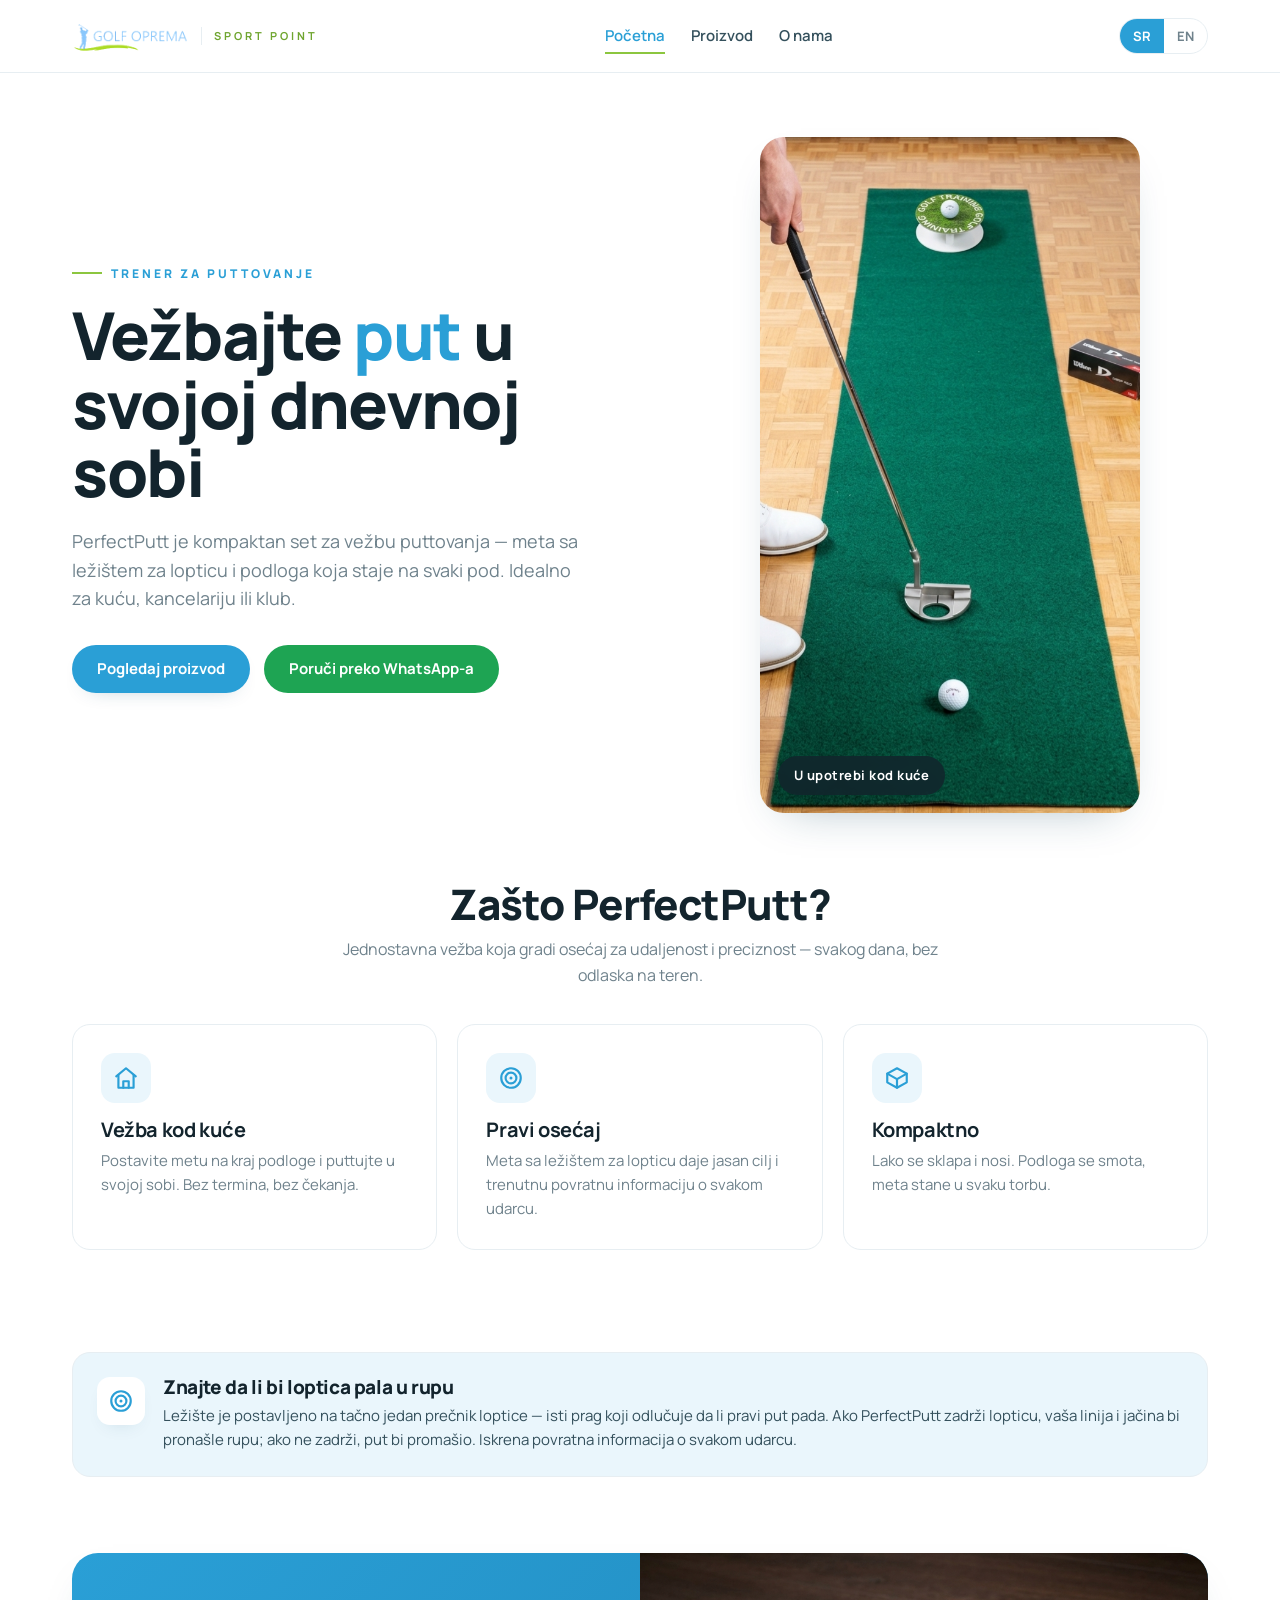
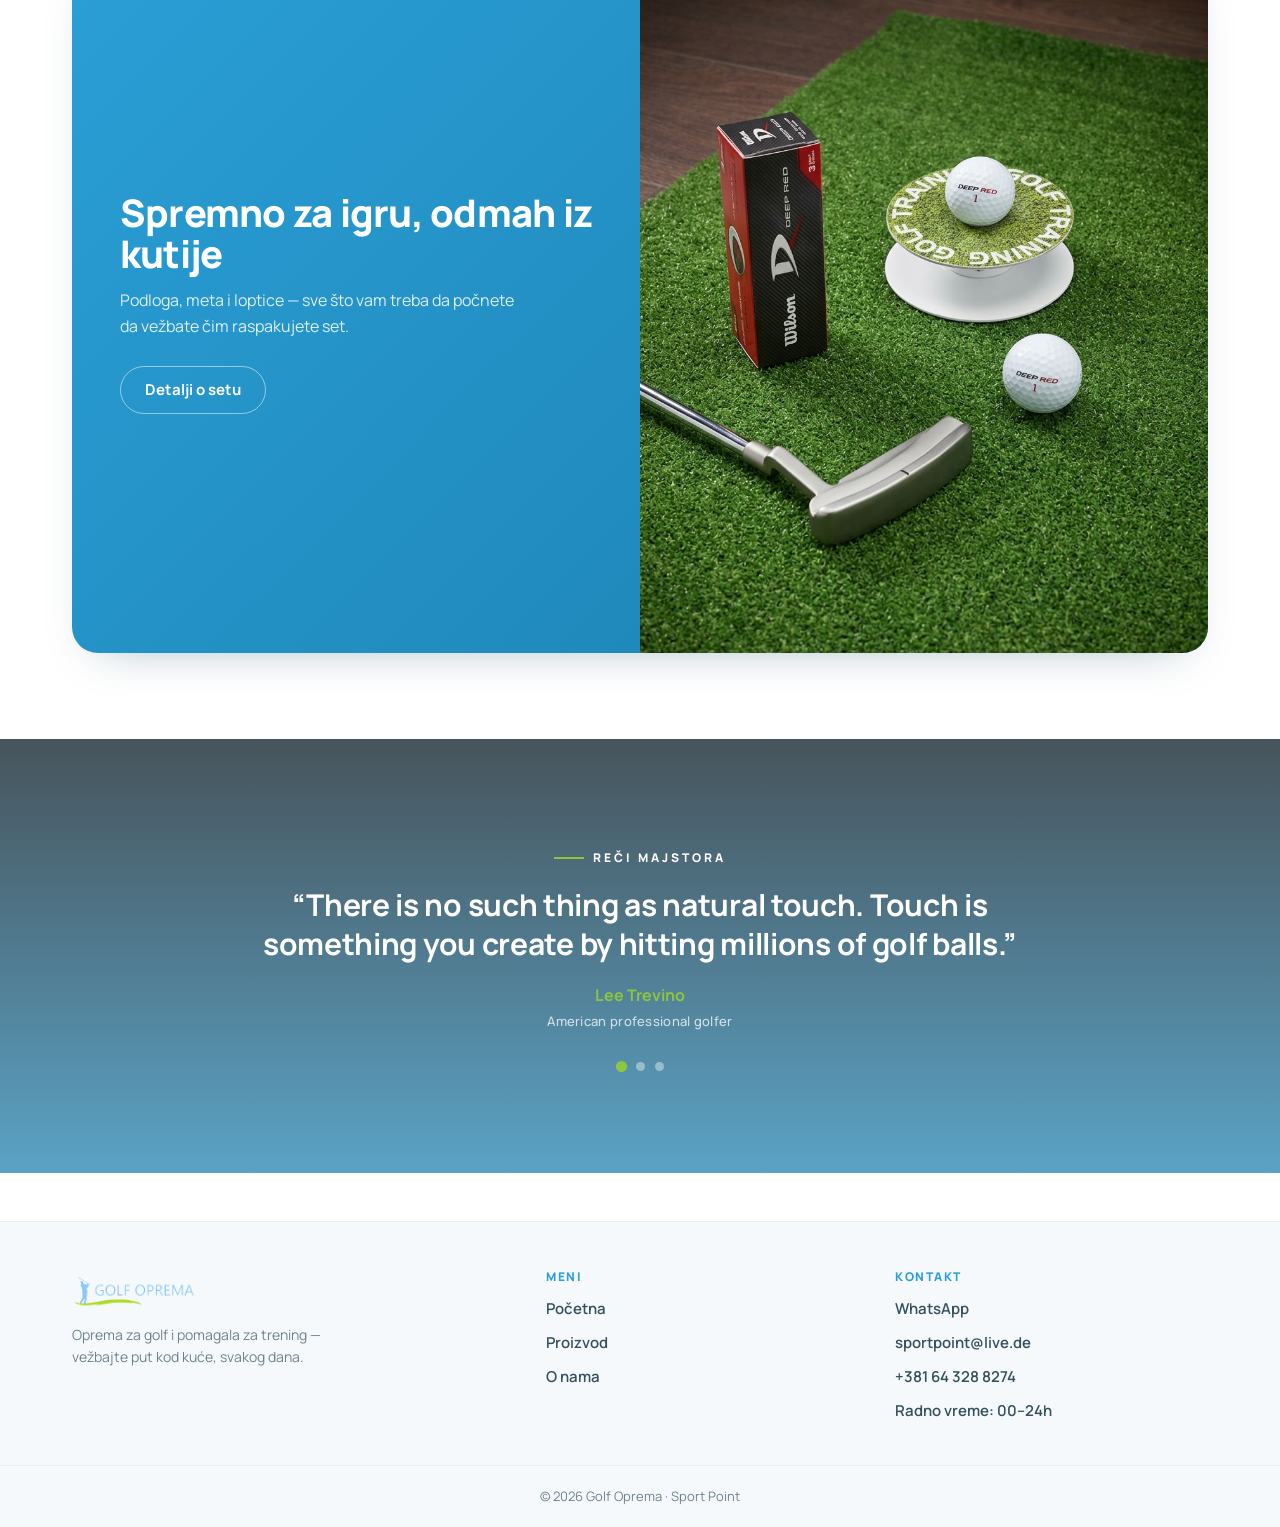
==== commit e28114bc: "Swap in new product photos (set, detajl1-3, in_action1) - Rebuild product gallery with the 5 new PNG" ====
--- a/index.html
+++ b/index.html
@@ -45,7 +45,7 @@
       </div>
     </div>
     <div class="hero-media">
-      <video src="slike/perfectputt-video.mp4" poster="slike/u-akciji.jpg" autoplay muted loop playsinline preload="auto" aria-label="PerfectPutt trener u upotrebi"></video>
+      <video src="slike/perfectputt-video.mp4" poster="slike/in_action1.png" autoplay muted loop playsinline preload="auto" aria-label="PerfectPutt trener u upotrebi"></video>
       <span class="badge" data-sr="U upotrebi kod kuće" data-en="In use at home"></span>
     </div>
   </div>
@@ -97,7 +97,7 @@
         <p data-sr="Podloga, meta i loptice &mdash; sve što vam treba da počnete da vežbate čim raspakujete set." data-en="Mat, target and balls &mdash; everything you need to start practising the moment you unpack the set."></p>
         <a class="btn btn-ghost" style="color:#fff;border-color:rgba(255,255,255,.5)" href="proizvod.html" data-sr="Detalji o setu" data-en="Set details"></a>
       </div>
-      <img src="slike/set.jpg" alt="PerfectPutt set">
+      <img src="slike/set.png" alt="PerfectPutt set">
     </div>
   </div>
 </section>
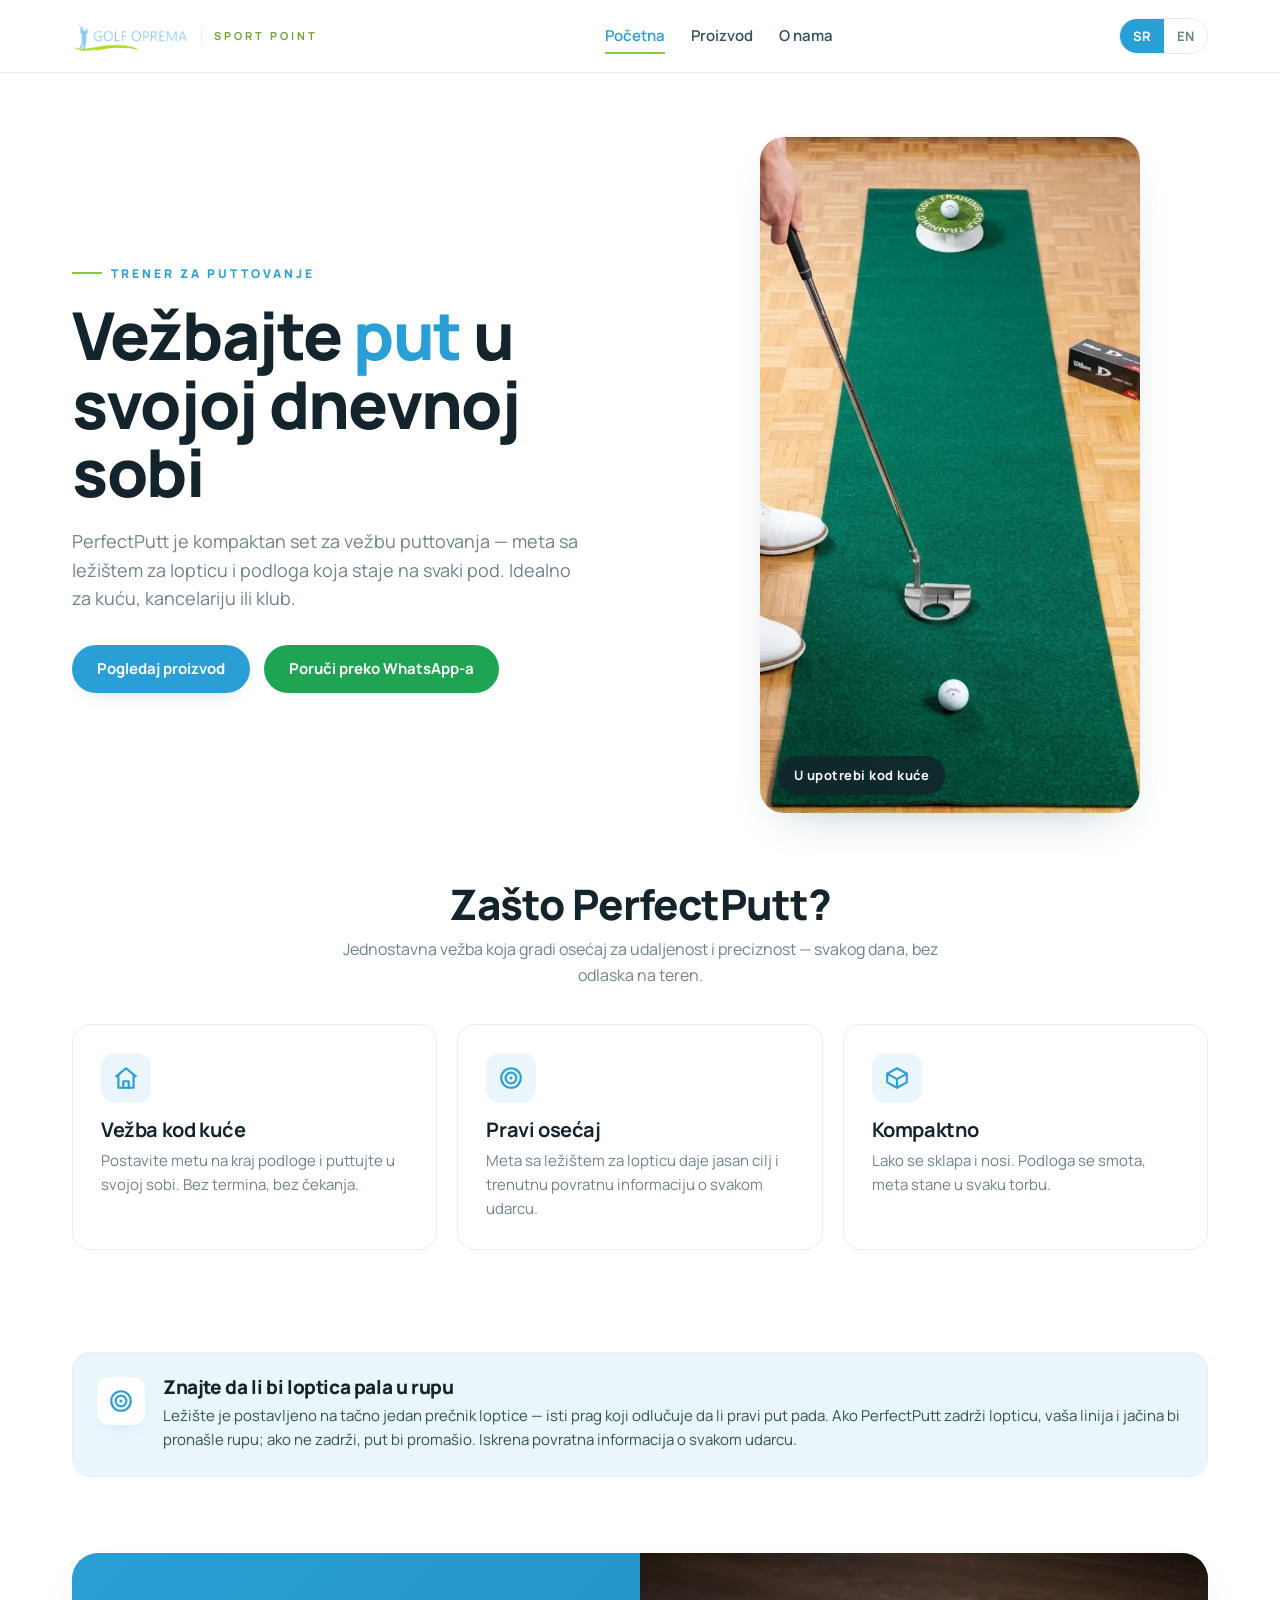
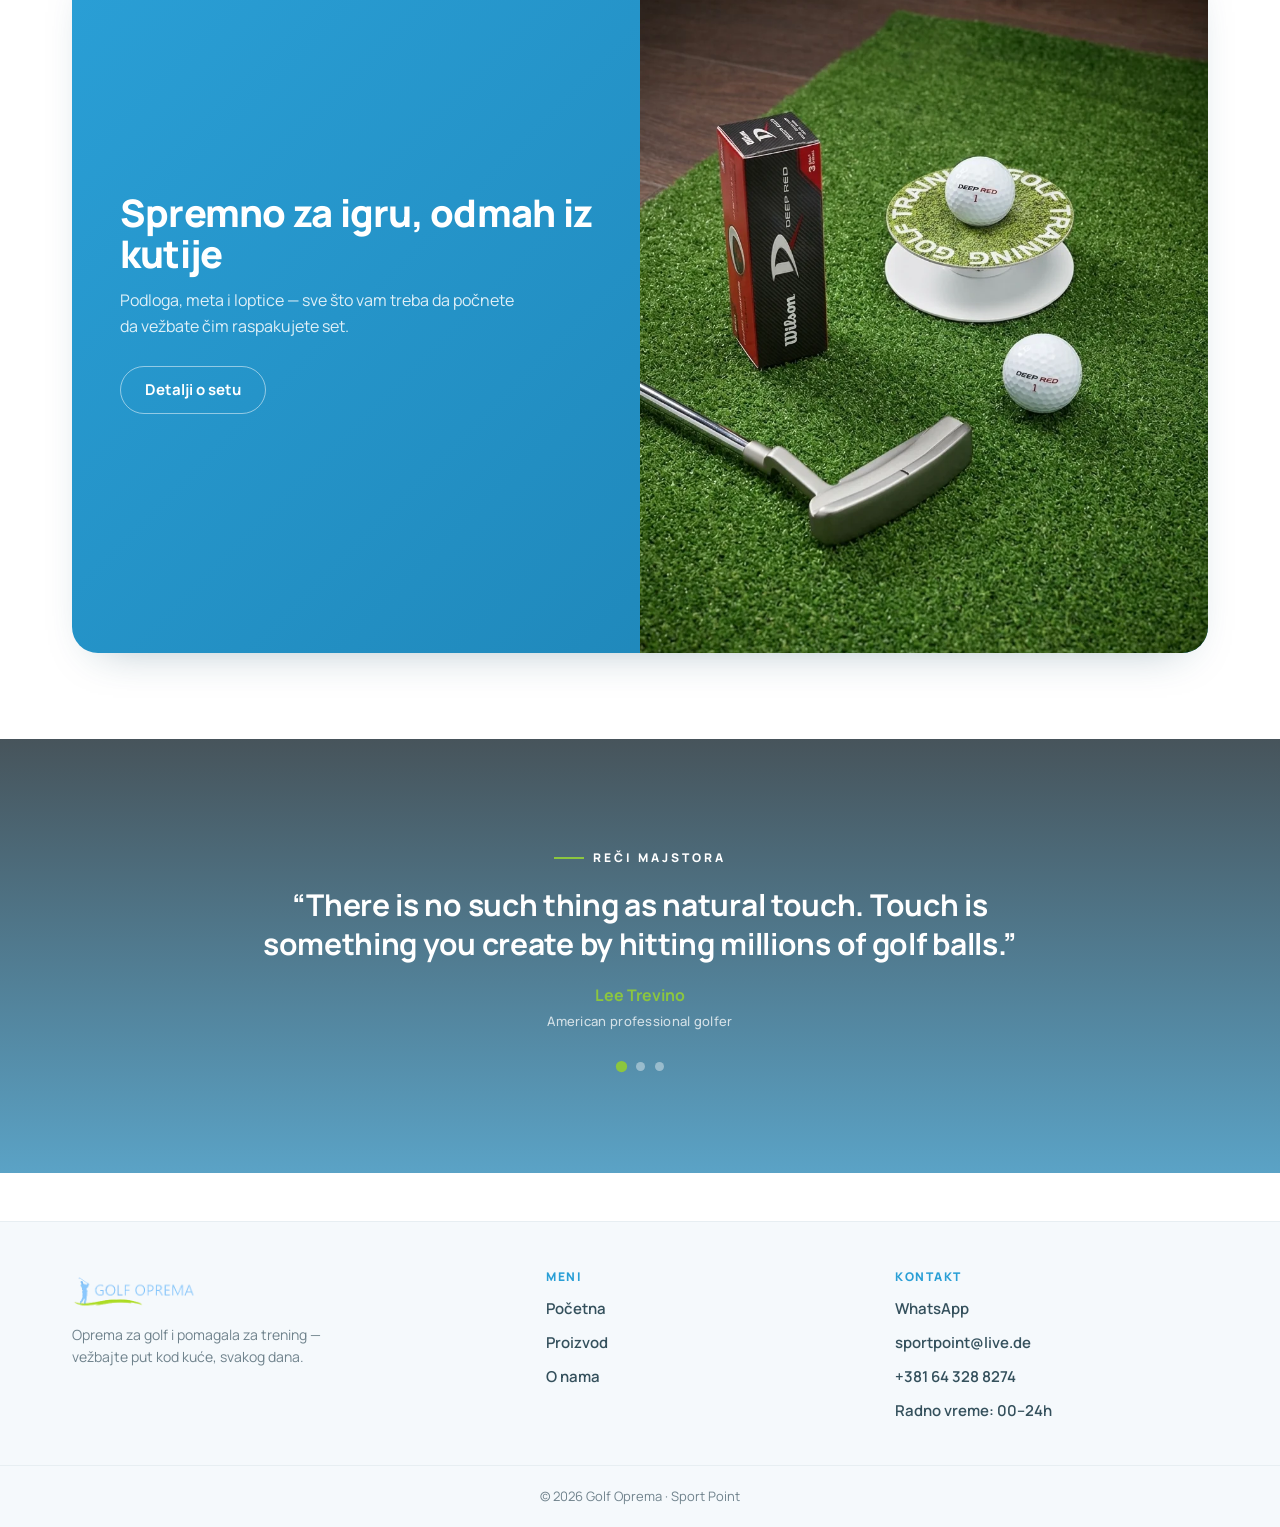
==== commit 62111af3: "Optimize product images to WebP (~25 MB -> ~0.9 MB) Scale to max 1600px and convert the 5 product ph" ====
--- a/index.html
+++ b/index.html
@@ -45,7 +45,7 @@
       </div>
     </div>
     <div class="hero-media">
-      <video src="slike/perfectputt-video.mp4" poster="slike/in_action1.png" autoplay muted loop playsinline preload="auto" aria-label="PerfectPutt trener u upotrebi"></video>
+      <video src="slike/perfectputt-video.mp4" poster="slike/in_action1.webp" autoplay muted loop playsinline preload="auto" aria-label="PerfectPutt trener u upotrebi"></video>
       <span class="badge" data-sr="U upotrebi kod kuće" data-en="In use at home"></span>
     </div>
   </div>
@@ -97,7 +97,7 @@
         <p data-sr="Podloga, meta i loptice &mdash; sve što vam treba da počnete da vežbate čim raspakujete set." data-en="Mat, target and balls &mdash; everything you need to start practising the moment you unpack the set."></p>
         <a class="btn btn-ghost" style="color:#fff;border-color:rgba(255,255,255,.5)" href="proizvod.html" data-sr="Detalji o setu" data-en="Set details"></a>
       </div>
-      <img src="slike/set.png" alt="PerfectPutt set">
+      <img src="slike/set.webp" alt="PerfectPutt set">
     </div>
   </div>
 </section>
